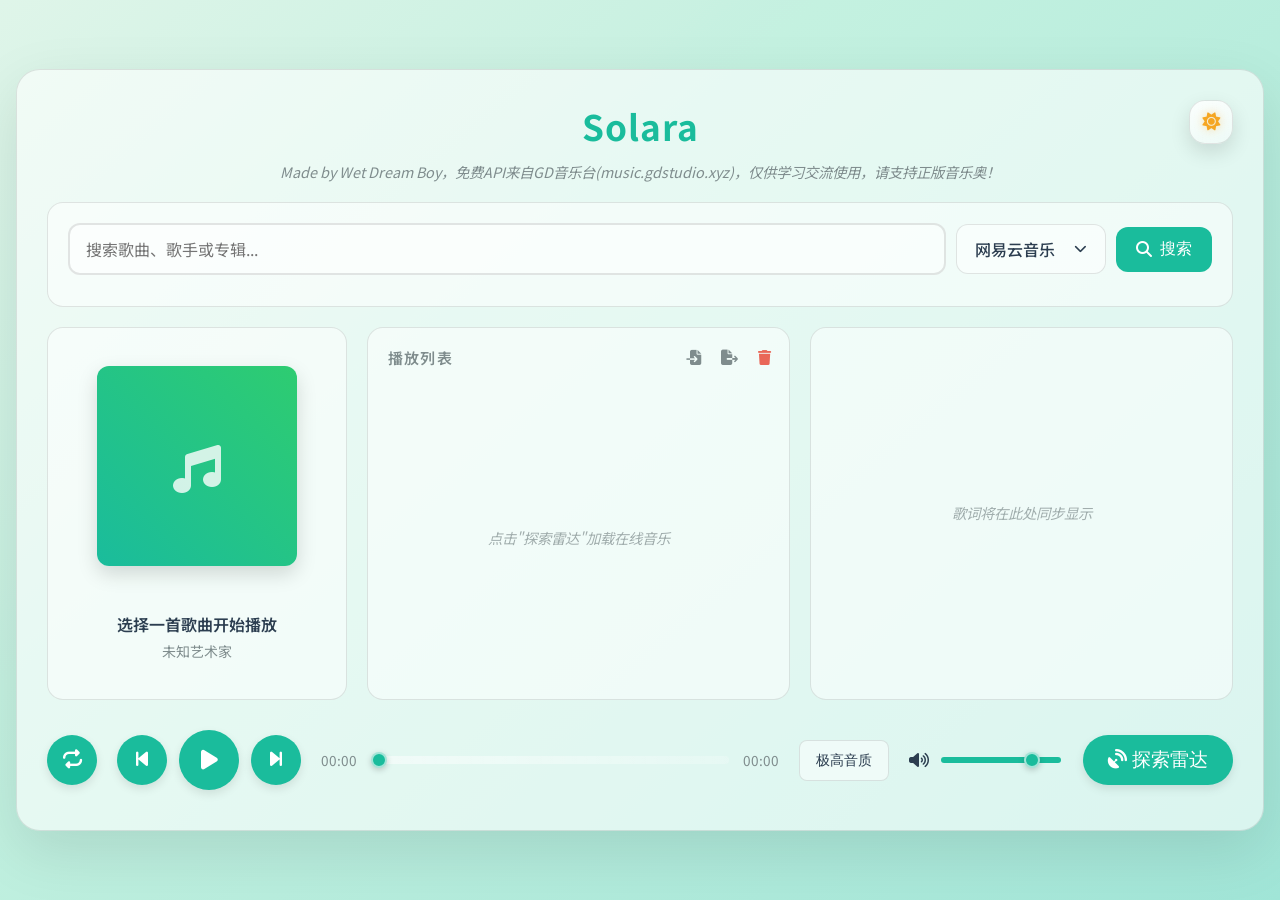
==== index.html @ acb7e1ca "Merge branch 'main' of https://github.com/akudamatata/Solara" ====
<!DOCTYPE html>
<html lang="zh-CN">
<head>
    <meta charset="UTF-8">
    <meta name="viewport" content="width=device-width, initial-scale=1.0, viewport-fit=cover">
    <title>Solara</title>
    <meta name="apple-mobile-web-app-title" content="Solara">
    <link rel="icon" type="image/svg+xml" href="/favicon.svg">
    <link rel="icon" type="image/png" sizes="32x32" href="/favicon.png">
    <link rel="shortcut icon" href="/favicon.png">
    <link rel="mask-icon" href="/favicon.svg" color="#5bbad5">
    <link rel="apple-touch-icon" sizes="180x180" href="/favicon.png">
    <link rel="apple-touch-icon-precomposed" sizes="180x180" href="/favicon.png">
    <link rel="preconnect" href="https://fonts.googleapis.com">
    <link rel="preconnect" href="https://fonts.gstatic.com" crossorigin>
    <link href="https://fonts.googleapis.com/css2?family=Noto+Sans+SC:wght@300;400;500;700&display=swap" rel="stylesheet">
    <link rel="stylesheet" href="https://cdnjs.cloudflare.com/ajax/libs/font-awesome/6.5.2/css/all.min.css">
    <link rel="stylesheet" href="css/style.css">
    <script>
        (function () {
            const ua = navigator.userAgent || "";
            const isMobileUA = /android|iphone|ipad|ipod|mobile|blackberry|phone|opera mini|windows phone/i.test(ua);
            const isSmallScreen = typeof window.matchMedia === "function" && window.matchMedia("(max-width: 820px)").matches;
            const isMobile = isMobileUA || isSmallScreen;
            window.__SOLARA_IS_MOBILE = isMobile;
            if (!isMobile) {
                document.documentElement.classList.add("desktop-view");
                const desktopLink = document.createElement("link");
                desktopLink.rel = "stylesheet";
                desktopLink.href = "css/desktop.css";
                desktopLink.id = "desktopStylesheet";
                document.head.appendChild(desktopLink);
                return;
            }
            document.documentElement.classList.add("mobile-view");
            const link = document.createElement("link");
            link.rel = "stylesheet";
            link.href = "css/mobile.css";
            link.id = "mobileStylesheet";
            document.head.appendChild(link);
            const setViewportUnit = () => {
                const viewportHeight = window.visualViewport ? window.visualViewport.height : window.innerHeight;
                document.documentElement.style.setProperty("--mobile-vh", `${viewportHeight}px`);
            };

            const applyBodyClass = () => {
                if (document.body) {
                    document.body.classList.add("mobile-view");
                    setViewportUnit();
                }
            };
            if (document.readyState === "loading") {
                document.addEventListener("DOMContentLoaded", applyBodyClass, { once: true });
            } else {
                applyBodyClass();
            }

            window.addEventListener("resize", setViewportUnit);
            window.addEventListener("orientationchange", setViewportUnit);
            if (window.visualViewport) {
                window.visualViewport.addEventListener("resize", setViewportUnit);
                window.visualViewport.addEventListener("scroll", setViewportUnit);
            }

            setViewportUnit();
        })();
    </script>
    <style id="safari-ios-26-fix">
        /* --- Safari iOS 26 Fix --- */
        html, body {
            margin: 0;
            padding: 0;
            width: 100%;
            overflow-x: hidden;
            box-sizing: border-box;
        }
        .login-shell {
            position: relative;
            left: 50%;
            transform: translateX(-50%);
            margin-inline: auto;
        }
        body {
            padding-left: max(env(safe-area-inset-left), 16px);
            padding-right: max(env(safe-area-inset-right), 16px);
        }
        @supports (height: 100dvh) {
            :root {
                --mobile-vh: 100dvh;
            }
        }
    </style>
    <script>
        (function fixMobileVH(){
            document.documentElement.style.setProperty("--mobile-vh", window.innerHeight + "px");
            window.addEventListener("resize", fixMobileVH);
            window.addEventListener("orientationchange", fixMobileVH);
        })();
    </script>

</head>
<body>
    <div class="background-stage" id="backgroundStage" aria-hidden="true">
        <div class="background-stage__layer background-stage__layer--base" id="backgroundBaseLayer"></div>
        <div class="background-stage__layer background-stage__layer--transition" id="backgroundTransitionLayer"></div>
    </div>
    <div class="container" id="mainContainer">
        <div class="mobile-toolbar" id="mobileToolbar" role="toolbar">
            <button class="mobile-toolbar__button" id="mobileExploreButton" type="button" aria-label="探索雷达">
                <i class="fas fa-satellite-dish" aria-hidden="true"></i>
            </button>
            <div class="mobile-toolbar__title" id="mobileToolbarTitle">Solara</div>
            <div class="mobile-toolbar__actions">
                <button class="mobile-toolbar__button" id="mobileSearchToggle" type="button" aria-label="打开搜索">
                    <i class="fas fa-search" aria-hidden="true"></i>
                </button>
            </div>
        </div>
        <div class="header">
            <h1>Solara</h1>
            <div class="warning">Made by Wet Dream Boy，免费API来自GD音乐台(music.gdstudio.xyz)，仅供学习交流使用，请支持正版音乐奥！</div>
            <div class="theme-switch-wrapper">
                <button id="themeToggleButton" class="theme-toggle-button" type="button" aria-label="切换深浅色模式">
                    <i class="fas fa-sun theme-icon theme-icon--sun" aria-hidden="true"></i>
                    <i class="fas fa-moon theme-icon theme-icon--moon" aria-hidden="true"></i>
                </button>
            </div>
        </div>

        <div class="search-area" id="searchArea">
            <button type="button" class="mobile-close-btn" id="mobileSearchClose" aria-label="关闭搜索">
                <i class="fas fa-times" aria-hidden="true"></i>
            </button>
            <div class="search-container">
                <input type="text" id="searchInput" class="search-input" placeholder="搜索歌曲、歌手或专辑...">
                <div class="source-select-wrapper" id="sourceSelectWrapper">
                    <button id="sourceSelectButton" class="source-select-btn" type="button" aria-haspopup="listbox" aria-expanded="false">
                        <span id="sourceSelectLabel">网易云音乐</span>
                        <i class="fas fa-chevron-down caret-icon" aria-hidden="true"></i>
                    </button>
                    <div id="sourceMenu" class="source-menu" role="listbox" aria-labelledby="sourceSelectButton"></div>
                </div>
                <button id="searchBtn" class="search-btn">
                    <i class="fas fa-search"></i>
                    <span>搜索</span>
                </button>
            </div>
            <div id="searchResults" class="search-results">
                <div class="search-results-toolbar">
                    <button id="importSelectedBtn" class="import-selected-btn" type="button" disabled>
                        <i class="fas fa-file-import" aria-hidden="true"></i>
                        <span class="import-selected-label">导入已选</span>
                        <span id="importSelectedCount" class="import-selected-count" aria-hidden="true"></span>
                    </button>
                </div>
                <div id="searchResultsList" class="search-results-list"></div>
            </div>
        </div>

        <div class="main-content">
            <div class="cover-area">
                <div class="mobile-turntable" id="mobileTurntable">
                    <div class="mobile-turntable__platter">
                        <div class="album-cover" id="albumCover">
                            <div class="placeholder">
                                <i class="fas fa-music"></i>
                            </div>
                        </div>
                    </div>
                </div>
                <div class="mobile-inline-lyrics" id="mobileInlineLyrics" aria-hidden="true">
                    <div class="mobile-inline-lyrics__hint">
                        <i class="fas fa-arrow-left"></i>
                        轻触返回封面
                    </div>
                    <div class="mobile-inline-lyrics__scroll" id="mobileInlineLyricsScroll">
                        <div class="mobile-inline-lyrics__content" id="mobileInlineLyricsContent"></div>
                    </div>
                </div>
                <div class="current-song-info">
                    <div class="current-song-title" id="currentSongTitle">选择一首歌曲开始播放</div>
                    <div class="current-song-artist" id="currentSongArtist">未知艺术家</div>
                    <button class="mobile-quality-chip" id="mobileQualityToggle" type="button" aria-haspopup="menu" aria-expanded="false">
                        <span id="mobileQualityLabel">极高音质</span>
                        <i class="fas fa-chevron-down" aria-hidden="true"></i>
                    </button>
                </div>
            </div>

            <div class="mobile-panel" id="mobilePanel">
                <div class="mobile-panel-header" id="mobilePanelHeader">
                    <div class="mobile-panel-handle" aria-hidden="true"></div>
                    <div class="mobile-panel-title" id="mobilePanelTitle">播放列表</div>
                    <div class="mobile-panel-actions">
                        <button
                            id="mobileImportPlaylistBtn"
                            class="mobile-panel-action-btn"
                            type="button"
                            aria-label="导入播放列表"
                            title="导入播放列表"
                        >
                            <i class="fas fa-file-import" aria-hidden="true"></i>
                        </button>
                        <button
                            id="mobileExportPlaylistBtn"
                            class="mobile-panel-action-btn"
                            type="button"
                            aria-label="导出播放列表"
                            title="导出播放列表"
                            aria-disabled="true"
                            disabled
                        >
                            <i class="fas fa-file-export" aria-hidden="true"></i>
                        </button>
                        <button
                            id="mobileClearPlaylistBtn"
                            class="mobile-panel-action-btn mobile-panel-clear-btn"
                            type="button"
                            aria-label="清空播放列表"
                            title="清空播放列表"
                            onclick="clearPlaylist()"
                            hidden
                            aria-hidden="true"
                        >
                            <i class="fas fa-trash" aria-hidden="true"></i>
                        </button>
                        <button id="mobilePanelClose" class="mobile-close-btn mobile-panel-action-btn" type="button" aria-label="收起播放面板">
                            <i class="fas fa-chevron-down" aria-hidden="true"></i>
                        </button>
                    </div>
                </div>

                <div class="playlist active empty" id="playlist">
                    <div class="playlist-header">
                        <div class="playlist-label" aria-hidden="true">播放列表</div>
                        <div class="playlist-actions-tray" role="group" aria-label="播放列表操作">
                            <input
                                id="importPlaylistInput"
                                class="playlist-import-input"
                                type="file"
                                accept="application/json"
                                hidden
                            />
                            <button
                                class="playlist-action-btn playlist-action-btn--import"
                                id="importPlaylistBtn"
                                type="button"
                                title="导入播放列表"
                                aria-label="导入播放列表"
                            >
                                <i class="fas fa-file-import" aria-hidden="true"></i>
                            </button>
                            <button
                                class="playlist-action-btn playlist-action-btn--export"
                                id="exportPlaylistBtn"
                                type="button"
                                title="导出播放列表"
                                aria-label="导出播放列表"
                            >
                                <i class="fas fa-file-export" aria-hidden="true"></i>
                            </button>
                            <button
                                class="playlist-action-btn playlist-action-btn--clear clear-playlist-btn"
                                id="clearPlaylistBtn"
                                type="button"
                                onclick="clearPlaylist()"
                                title="清空播放列表"
                                aria-label="清空播放列表"
                            >
                                <i class="fas fa-trash" aria-hidden="true"></i>
                            </button>
                        </div>
                    </div>
                    <div class="playlist-scroll">
                        <div class="playlist-items" id="playlistItems"></div>
                    </div>
                </div>
                <div class="lyrics empty" id="lyrics" data-placeholder="default">
                    <div class="lyrics-scroll" id="lyricsScroll">
                        <div class="lyrics-content" id="lyricsContent"></div>
                    </div>
                </div>
            </div>
        </div>

        <div class="controls">
            <div class="transport-controls">
                <button class="play-mode-btn transport-button transport-button--mode" id="playModeBtn" type="button" title="播放模式">
                    <i class="fas fa-repeat"></i>
                </button>
                <button class="transport-button transport-button--prev" onclick="playPrevious()" type="button" title="上一曲"><i class="fas fa-backward-step"></i></button>
                <button class="transport-button transport-button--play" id="playPauseBtn" type="button" title="播放 / 暂停"><i class="fas fa-play"></i></button>
                <button class="transport-button transport-button--next" onclick="playNext()" type="button" title="下一曲"><i class="fas fa-forward-step"></i></button>
                <button class="transport-button transport-button--queue" id="mobileQueueToggle" type="button" title="打开播放列表" aria-label="打开播放列表"><i class="fas fa-bars"></i></button>
            </div>
            <div class="progress-container">
                <span id="currentTimeDisplay">00:00</span>
                <input type="range" id="progressBar" min="0" max="0" step="0.1" value="0">
                <span id="durationDisplay">00:00</span>
            </div>
            <div class="audio-tools">
                <div class="player-quality">
                    <button id="qualityToggle" class="player-quality-btn" type="button">
                        <span id="qualityLabel">极高音质</span>
                    </button>
                    <div id="playerQualityMenu" class="player-quality-menu"></div>
                </div>
                <div class="volume-container">
                    <i id="volumeIcon" class="fas fa-volume-up"></i>
                    <input type="range" id="volumeSlider" min="0" max="1" step="0.01" value="0.8">
                </div>
            </div>
            <button id="loadOnlineBtn" title="聚合所有雷达，探索新音乐">
                <span class="btn-text"><i class="fas fa-satellite-dish"></i> 探索雷达</span>
                <span class="loader" style="display: none;"></span>
            </button>
        </div>
    </div>

    <div class="mobile-overlay-scrim" id="mobileOverlayScrim"></div>

    <audio id="audioPlayer" preload="metadata" playsinline></audio>

<!-- 通知容器 -->
<div id="notification" class="notification"></div>

<!-- 调试信息容器 -->
<div id="debugInfo" class="debug-info"></div>

<script src="https://code.jquery.com/jquery-3.6.0.min.js"></script>
<script src="js/index.js"></script>
<script>
    if (window.__SOLARA_IS_MOBILE) {
        const mobileScript = document.createElement('script');
        mobileScript.src = 'js/mobile.js';
        mobileScript.async = false;
        mobileScript.defer = false;
        document.body.appendChild(mobileScript);
    }
</script>
</body>
</html>
---- css/style.css ----
:root {
    --font-main: 'Noto Sans SC', 'Segoe UI', Arial, sans-serif;
    --bg-gradient: linear-gradient(140deg, #e0f5e9 0%, #c6f0e0 35%, #a3e4d7 100%);
    --bg-gradient-next: var(--bg-gradient);
    --container-bg: rgba(255, 255, 255, 0.6);
    --container-shadow: rgba(0, 0, 0, 0.1);
    --backdrop-blur: 12px;
    --text-color: #2c3e50;
    --text-secondary-color: #7f8c8d;
    --primary-color: #1abc9c;
    --primary-color-dark: #12836d;
    --warning-color: #e74c3c;
    --success-color: #2ecc71;
    --item-hover-bg: rgba(26, 188, 156, 0.1);
    --item-current-bg: rgba(26, 188, 156, 0.2);
    --item-current-text: var(--primary-color);
    --border-color: rgba(0, 0, 0, 0.1);
    --lyrics-highlight-bg: rgba(46, 204, 113, 0.12);
    --lyrics-highlight-text: #1e9f78;
    --lyrics-highlight-shadow: rgba(46, 204, 113, 0.18);
    --component-bg: rgba(255, 255, 255, 0.5);
    --scrollbar-thumb-bg: rgba(0, 0, 0, 0.2);
    --scrollbar-track-bg: transparent;
}

.dark-mode {
    --bg-gradient: linear-gradient(135deg, #0b1d1b 0%, #0f2f2c 45%, #123c36 100%);
    --container-bg: rgba(30, 30, 30, 0.6);
    --container-shadow: rgba(0, 0, 0, 0.3);
    --text-color: #ecf0f1;
    --text-secondary-color: #95a5a6;
    --primary-color: #1abc9c;
    --primary-color-dark: #17a589;
    --item-hover-bg: rgba(26, 188, 156, 0.1);
    --item-current-bg: rgba(26, 188, 156, 0.2);
    --border-color: rgba(255, 255, 255, 0.15);
    --lyrics-highlight-bg: rgba(26, 188, 156, 0.12);
    --lyrics-highlight-text: #34d1b6;
    --component-bg: rgba(44, 44, 44, 0.5);
    --scrollbar-thumb-bg: rgba(255, 255, 255, 0.2);
}

.dark-mode .quality-menu {
    background: rgba(44, 44, 44, 0.95);
    border: 2px solid var(--primary-color);
}

.dark-mode .quality-option {
    background: rgba(44, 44, 44, 0.8);
    color: #ecf0f1;
    border-bottom: 1px solid rgba(26, 188, 156, 0.25);
}

.dark-mode .player-quality-menu {
    background: rgba(44, 44, 44, 0.95);
    border-color: var(--primary-color);
}

.dark-mode .player-quality-option {
    color: #ecf0f1;
}

.dark-mode .player-quality-option:hover,
.dark-mode .player-quality-option.active {
    color: #ffffff;
}

.dark-mode .source-menu {
    background: rgba(44, 44, 44, 0.95);
    border-color: var(--primary-color);
}

.dark-mode .source-option {
    color: #ecf0f1;
}

.dark-mode .source-option:hover,
.dark-mode .source-option.active {
    color: #ffffff;
}

::-webkit-scrollbar { width: 6px; }
::-webkit-scrollbar-track { background: var(--scrollbar-track-bg); }
::-webkit-scrollbar-thumb { background: var(--scrollbar-thumb-bg); border-radius: 3px; }
::-webkit-scrollbar-thumb:hover { background: var(--primary-color); }

body {
    font-family: var(--font-main);
    display: flex;
    justify-content: center;
    align-items: center;
    min-height: 100dvh;
    margin: 0;
    padding: 20px;
    box-sizing: border-box;
    color: var(--text-color);
    transition: color 0.5s;
    background-color: #0f0f0f;
}

.background-stage {
    position: fixed;
    inset: 0;
    width: 100%;
    max-width: 100vw;
    box-sizing: border-box;
    pointer-events: none;
    z-index: -2;
    overflow: hidden;
}

.background-stage__layer {
    position: absolute;
    inset: 0;
    background-attachment: fixed;
    background-size: cover;
    background-position: center;
    filter: saturate(105%);
}

.background-stage__layer--base {
    background-image: var(--bg-gradient);
}

.background-stage__layer--transition {
    background-image: var(--bg-gradient-next);
    opacity: 0;
    transition: opacity 0.85s ease;
}

body.background-transitioning .background-stage__layer--transition {
    opacity: 1;
}

/* 16:9 容器布局 */
.container {
    width: min(1200px, 100%);
    margin: 0 auto;
    background: var(--container-bg);
    border-radius: 24px;
    padding: 30px;
    box-shadow: 0 20px 60px rgba(0,0,0,0.1);
    border: 1px solid var(--border-color);
    aspect-ratio: 16/9;
    height: 80vh;
    max-height: 700px;
    display: grid;
    grid-template-areas:
        "header header header"
        "search search search"
        "cover playlist lyrics"
        "controls controls controls";
    grid-template-rows: auto auto 1fr 80px;
    grid-template-columns: 300px 1fr 1fr;
    gap: 20px;
    transition: background 0.5s, box-shadow 0.5s;
    overflow: visible;
    position: relative;
}

/* 搜索模式下的容器布局 */
.container.search-mode {
    grid-template-areas: 
        "header header header"
        "search search search"
        "search search search"
        "controls controls controls";
}

.header { 
    grid-area: header;
    text-align: center; 
    position: relative; 
}
.header h1 { 
    margin: 0; 
    font-size: 2.2em; 
    font-weight: 700; 
    color: var(--primary-color); 
    letter-spacing: 1px; 
}
.header .warning { 
    color: var(--text-secondary-color); 
    font-size: 0.9em; 
    margin-top: 10px; 
    font-style: italic; 
}

/* 搜索区域样式 - 增强动效 */
.search-area {
    grid-area: search;
    background: var(--component-bg);
    border-radius: 16px;
    padding: 20px;
    border: 1px solid var(--border-color);
    position: relative;
    transition: all 0.5s cubic-bezier(0.4, 0, 0.2, 1);
    z-index: 10;
    overflow: visible;
    display: flex;
    flex-direction: column;
}

.search-area *,
.search-area *::before,
.search-area *::after {
    box-sizing: border-box;
}

/* 搜索模式下的搜索区域 */
.container.search-mode .search-area {
    background: var(--component-bg);
    backdrop-filter: blur(20px);
    -webkit-backdrop-filter: blur(20px);
    box-shadow: 0 10px 40px rgba(0,0,0,0.2);
    border: 2px solid var(--primary-color);
}

.search-container {
    display: flex;
    gap: 10px;
    align-items: center;
    margin-bottom: 15px;
    flex-shrink: 0;
}

.search-input {
    flex: 1;
    padding: 12px 16px;
    border: 2px solid var(--border-color);
    border-radius: 12px;
    background: var(--component-bg);
    color: var(--text-color);
    font-size: 16px;
    font-family: inherit;
    outline: none;
    transition: all 0.3s ease;
}

.search-input:focus {
    border-color: var(--primary-color);
    box-shadow: 0 0 0 3px rgba(26, 188, 156, 0.12);
}

.source-select-wrapper {
    position: relative;
    flex-shrink: 0;
}

.source-select-btn {
    display: flex;
    align-items: center;
    justify-content: space-between;
    gap: 8px;
    padding: 12px 18px;
    border: 1px solid var(--border-color);
    border-radius: 12px;
    background: var(--component-bg);
    color: var(--text-color);
    font-size: 16px;
    font-family: inherit;
    font-weight: 500;
    cursor: pointer;
    transition: all 0.25s ease;
    min-width: 150px;
    position: relative;
    box-shadow: none;
}

.source-select-btn:hover,
.source-select-btn.active {
    border-color: var(--primary-color);
    color: var(--primary-color);
    box-shadow: 0 10px 24px rgba(26, 188, 156, 0.2);
    background: var(--component-bg);
}

.source-select-btn:focus-visible {
    outline: none;
    box-shadow: 0 0 0 3px rgba(26, 188, 156, 0.18);
}

.source-select-btn .caret-icon {
    font-size: 0.8em;
    transition: transform 0.25s ease;
}

.source-select-btn.active .caret-icon {
    transform: rotate(-180deg);
}

.source-menu {
    position: absolute;
    top: calc(100% + 10px);
    left: 0;
    right: auto;
    bottom: auto;
    background: rgba(255, 255, 255, 0.95);
    border-radius: 12px;
    box-shadow: 0 12px 30px rgba(0,0,0,0.18);
    border: 1px solid var(--border-color);
    box-sizing: border-box;
    min-width: 100%;
    max-height: 320px;
    overflow-y: auto;
    overflow-x: hidden;
    opacity: 0;
    visibility: hidden;
    transform: translateY(-10px);
    transition: opacity 0.18s ease, transform 0.18s ease;
    backdrop-filter: blur(12px);
    -webkit-backdrop-filter: blur(12px);
    z-index: 100000;
    pointer-events: none;
}

.source-menu.show {
    opacity: 1;
    visibility: visible;
    transform: translateY(0);
    pointer-events: auto;
}

.source-menu.open-upwards {
    top: auto;
    bottom: calc(100% + 10px);
    transform-origin: bottom center;
}

.source-menu.open-downwards {
    top: calc(100% + 10px);
    bottom: auto;
    transform-origin: top center;
}

.source-option {
    display: flex;
    align-items: center;
    justify-content: space-between;
    gap: 12px;
    padding: 12px 16px;
    font-size: 0.95em;
    color: var(--text-color);
    cursor: pointer;
    transition: all 0.2s ease;
    background: transparent;
}

.source-option:hover,
.source-option.active {
    background: var(--primary-color);
    color: #ffffff;
}

.source-option i {
    font-size: 0.85em;
    opacity: 0.6;
}

.source-option.active i {
    opacity: 1;
}

.search-btn {
    background: var(--primary-color);
    color: white;
    border: none;
    border-radius: 12px;
    padding: 12px 20px;
    cursor: pointer;
    font-size: 16px;
    transition: all 0.2s ease;
    display: flex;
    align-items: center;
    gap: 8px;
}

.search-btn:hover {
    background: var(--primary-color-dark);
    transform: translateY(-1px);
}

.search-btn:disabled {
    background: var(--text-secondary-color);
    cursor: not-allowed;
    transform: none;
}

/* 搜索结果区域 - 增强动效 */
.search-results {
    max-height: 0;
    overflow: hidden;
    border-top: 1px solid var(--border-color);
    margin-top: 15px;
    margin-left: -20px;
    margin-right: -20px;
    margin-bottom: -20px;
    padding-top: 0;
    padding-left: 20px;
    padding-right: 20px;
    position: relative;
    z-index: 1;
    transition: all 0.5s cubic-bezier(0.4, 0, 0.2, 1);
    opacity: 0;
    border-radius: 0 0 14px 14px;
    flex: 1;
    min-height: 0;
    display: flex;
    flex-direction: column;
    gap: 12px;
}

.search-results-toolbar {
    display: flex;
    justify-content: flex-end;
    align-items: center;
    gap: 8px;
    padding-top: 12px;
    padding-bottom: 12px;
    position: sticky;
    top: 0;
    z-index: 2;
    background: none;
}

.search-results-list {
    display: flex;
    flex-direction: column;
    flex: 1;
    min-height: 0;
}

/* 搜索模式下的搜索结果 */
.container.search-mode .search-results {
    max-height: none;
    height: 100%;
    padding-top: 15px;
    padding-bottom: 20px;
    opacity: 1;
    overflow-y: auto;
    overflow-x: hidden;
}

.search-result-item {
    display: flex;
    justify-content: space-between;
    align-items: center;
    padding: 12px 16px;
    border-radius: 12px;
    cursor: pointer;
    transition: all 0.3s ease;
    margin-bottom: 8px;
    background: rgba(255, 255, 255, 0.3);
    backdrop-filter: blur(10px);
    -webkit-backdrop-filter: blur(10px);
    border: 1px solid rgba(255, 255, 255, 0.2);
    transform: translateY(20px);
    opacity: 0;
    animation: slideInUp 0.4s ease forwards;
    gap: 14px;
}

.search-result-item:nth-child(1) { animation-delay: 0.1s; }
.search-result-item:nth-child(2) { animation-delay: 0.15s; }
.search-result-item:nth-child(3) { animation-delay: 0.2s; }
.search-result-item:nth-child(4) { animation-delay: 0.25s; }
.search-result-item:nth-child(5) { animation-delay: 0.3s; }

@keyframes slideInUp {
    to {
        transform: translateY(0);
        opacity: 1;
    }
}

.search-result-item:hover:not(.selected) {
    background: var(--item-hover-bg);
    transform: translateY(-2px);
    box-shadow: 0 8px 25px rgba(0,0,0,0.15);
}

.search-result-item.selected {
    background: var(--item-current-bg);
    border-color: var(--primary-color);
    box-shadow: 0 12px 28px rgba(26, 188, 156, 0.25);
    transform: translateY(0);
}

.search-result-item.selected .search-result-title {
    color: var(--primary-color);
}

.search-result-item.selected .search-result-select {
    border-color: var(--primary-color);
    background: var(--primary-color);
    color: #ffffff;
    box-shadow: 0 6px 16px rgba(26, 188, 156, 0.35);
}

.search-result-item.selected .search-result-select i {
    opacity: 1;
    transform: scale(1);
}

.search-result-select {
    width: 26px;
    height: 26px;
    border-radius: 50%;
    border: 1px solid rgba(255, 255, 255, 0.4);
    background: rgba(255, 255, 255, 0.65);
    color: transparent;
    display: inline-flex;
    align-items: center;
    justify-content: center;
    flex-shrink: 0;
    transition: all 0.2s ease;
    cursor: pointer;
    box-shadow: 0 4px 12px rgba(0, 0, 0, 0.08);
}

.search-result-select i {
    opacity: 0;
    transform: scale(0.6);
    transition: all 0.2s ease;
    pointer-events: none;
}

.search-result-select:focus-visible {
    outline: none;
    box-shadow: 0 0 0 3px rgba(26, 188, 156, 0.35);
}

.search-result-item .search-result-select:hover {
    border-color: var(--primary-color);
}

.search-result-info {
    flex: 1;
    min-width: 0;
}

.search-result-title {
    font-weight: 600;
    color: var(--text-color);
    white-space: nowrap;
    overflow: hidden;
    text-overflow: ellipsis;
    font-size: 15px;
    margin-bottom: 4px;
}

.search-result-artist {
    font-size: 13px;
    color: var(--text-secondary-color);
    white-space: nowrap;
    overflow: hidden;
    text-overflow: ellipsis;
}

.search-result-actions {
    display: flex;
    gap: 8px;
    margin-left: 15px;
}

.import-selected-btn {
    display: inline-flex;
    align-items: center;
    gap: 6px;
    border: none;
    border-radius: 999px;
    padding: 8px 16px;
    background: var(--primary-color);
    color: #ffffff;
    font-size: 14px;
    font-weight: 600;
    cursor: pointer;
    transition: transform 0.2s ease, box-shadow 0.2s ease, filter 0.2s ease;
    box-shadow: 0 10px 24px rgba(26, 188, 156, 0.25);
}

.import-selected-btn:disabled {
    cursor: not-allowed;
    background: rgba(127, 140, 141, 0.5);
    box-shadow: none;
    filter: none;
}

.import-selected-btn:not(:disabled):hover,
.import-selected-btn:not(:disabled):focus-visible {
    transform: translateY(-1px);
    box-shadow: 0 14px 30px rgba(26, 188, 156, 0.32);
    filter: brightness(1.05);
}

.import-selected-btn:focus-visible {
    outline: none;
}

.import-selected-count {
    font-weight: 500;
}

.action-btn {
    background: var(--primary-color);
    color: white;
    border: none;
    border-radius: 8px;
    padding: 6px 12px;
    cursor: pointer;
    font-size: 12px;
    transition: all 0.2s ease;
    display: flex;
    align-items: center;
    gap: 6px;
    position: relative;
    z-index: 10000;
    font-weight: 500;
}

.action-btn:hover {
    background: var(--primary-color-dark);
    transform: translateY(-1px);
    box-shadow: 0 4px 12px rgba(26, 188, 156, 0.3);
}

.action-btn.download {
    background: var(--success-color);
    padding: 4px 8px;
    font-size: 10px;
}

.action-btn.download:hover {
    background: #27ae60;
    box-shadow: 0 4px 12px rgba(46, 204, 113, 0.3);
}

/* 主要内容区域 - 播放模式显示，搜索模式隐藏 */
.main-content {
    display: contents;
    transition: all 0.5s cubic-bezier(0.4, 0, 0.2, 1);
}

.container.search-mode .main-content {
    display: none;
}

/* 音乐封面区域 */
.cover-area {
    grid-area: cover;
    background: var(--component-bg);
    border-radius: 16px;
    padding: 20px;
    border: 1px solid var(--border-color);
    display: flex;
    flex-direction: column;
    align-items: center;
    justify-content: center;
    gap: 16px;
    text-align: center;
    box-sizing: border-box;
    height: 100%;
    overflow-y: auto;
    transition: all 0.5s cubic-bezier(0.4, 0, 0.2, 1);
}

.album-cover {
    width: 200px;
    height: auto;
    min-height: 200px;
    flex-grow: 0;
    flex-shrink: 0;
    border-radius: 12px;
    background: linear-gradient(45deg, var(--primary-color), var(--success-color));
    display: flex;
    align-items: center;
    justify-content: center;
    margin-bottom: 15px;
    box-shadow: 0 8px 20px rgba(0,0,0,0.15);
    transition: all 0.3s ease;
    overflow: hidden;
}

.album-cover img {
    width: 100%;
    height: 100%;
    object-fit: cover;
    border-radius: 12px;
}

.album-cover.loading {
    animation: pulse 2s infinite;
}

@keyframes pulse {
    0%, 100% { opacity: 1; }
    50% { opacity: 0.7; }
}

.album-cover .placeholder {
    font-size: 48px;
    color: white;
    opacity: 0.8;
}

.current-song-info {
    width: 100%;
}

.current-song-title {
    font-size: 16px;
    font-weight: 600;
    color: var(--text-color);
    margin-bottom: 5px;
    white-space: nowrap;
    overflow: hidden;
    text-overflow: ellipsis;
}

.current-song-artist {
    font-size: 14px;
    color: var(--text-secondary-color);
    white-space: nowrap;
    overflow: hidden;
    text-overflow: ellipsis;
}

/* 播放列表和歌词区域 */
.playlist, .lyrics {
    background: var(--component-bg);
    border-radius: 16px;
    padding: 20px;
    border: 1px solid var(--border-color);
    height: 100%;
    min-width: 0;
    max-width: 100%;
    max-height: 100%;
    box-sizing: border-box;
    transition: all 0.5s cubic-bezier(0.4, 0, 0.2, 1);
    position: relative;
    display: flex;
    flex-direction: column;
    overflow: hidden;
}

.playlist {
    grid-area: playlist;
    background: var(--component-bg);
    border-radius: 16px;
    padding: 72px 20px 24px;
    border: 1px solid var(--border-color);
    display: flex;
    flex-direction: column;
    align-items: center;
    justify-content: center;
    position: relative;
    height: 100%;
    box-sizing: border-box;
}


.playlist-header {
    position: absolute;
    top: 16px;
    left: 20px;
    right: 12px;
    display: flex;
    align-items: center;
    justify-content: space-between;
    gap: 16px;
    pointer-events: none;
    z-index: 5;
}

.playlist-label {
    display: flex;
    align-items: center;
    justify-content: flex-start;
    color: var(--text-secondary-color);
    font-size: 15px;
    font-weight: 600;
    letter-spacing: 0.08em;
    line-height: 1.2;
    pointer-events: none;
    text-transform: none;
    white-space: nowrap;
}

html.desktop-view body.dark-mode .playlist-label {
    color: var(--text-color);
}

html.mobile-view .playlist-label {
    display: none;
}

.playlist-actions-tray {
    pointer-events: auto;
    display: flex;
    align-items: center;
    justify-content: flex-end;
    gap: 8px;
    padding: 0;
    background: transparent;
    border: none;
    box-shadow: none;
}

body.dark-mode .playlist-actions-tray {
    background: transparent;
    border: none;
    box-shadow: none;
}

.playlist-action-btn {
    width: 40px;
    height: 40px;
    display: inline-flex;
    align-items: center;
    justify-content: center;
    border-radius: 50%;
    border: 1px solid rgba(15, 23, 42, 0.08);
    background: rgba(255, 255, 255, 0.75);
    color: var(--text-secondary-color);
    font-size: 15px;
    cursor: pointer;
    transition: transform 0.2s ease, box-shadow 0.2s ease, filter 0.2s ease, border-color 0.2s ease;
    box-shadow: 0 8px 18px rgba(15, 23, 42, 0.12);
}

body.dark-mode .playlist-action-btn {
    background: rgba(24, 30, 40, 0.85);
    border: 1px solid rgba(255, 255, 255, 0.08);
    box-shadow: 0 12px 26px rgba(0, 0, 0, 0.35);
    color: var(--text-secondary-color);
}

.playlist-action-btn i {
    pointer-events: none;
}

.playlist-action-btn:hover:not(:disabled),
.playlist-action-btn:focus-visible:not(:disabled) {
    transform: translateY(-2px);
    box-shadow: 0 14px 30px rgba(26, 188, 156, 0.25);
    filter: brightness(1.06);
    border-color: rgba(26, 188, 156, 0.4);
    color: var(--primary-color);
}

.playlist-action-btn:focus-visible {
    outline: none;
}

.playlist-action-btn--export:hover:not(:disabled),
.playlist-action-btn--export:focus-visible:not(:disabled) {
    color: var(--primary-color-dark);
}

.playlist-action-btn--clear {
    color: rgba(231, 76, 60, 0.85);
    border-color: rgba(231, 76, 60, 0.28);
}

.playlist-action-btn--clear:hover:not(:disabled),
.playlist-action-btn--clear:focus-visible:not(:disabled) {
    filter: brightness(1.05);
    box-shadow: 0 16px 32px rgba(231, 76, 60, 0.28);
    color: var(--warning-color);
}

.playlist-action-btn:disabled {
    opacity: 0.5;
    cursor: not-allowed;
    transform: none;
    box-shadow: none;
    filter: none;
}

.playlist-action-btn:disabled:hover {
    background: transparent;
}

.playlist-import-input {
    display: none;
}

html.mobile-view .playlist-header {
    display: none;
}

/* 当播放列表有内容时，调整布局 */
.playlist:not(.empty) {
    align-items: stretch;
    justify-content: flex-start;
}

/* 播放列表空状态的提示文本 */
.playlist.empty::before {
    content: "点击\"探索雷达\"加载在线音乐";
    color: var(--text-secondary-color);
    font-style: italic;
    opacity: 0.7;
    font-size: 0.9em;
}

.playlist-scroll {
    flex: 1;
    width: 100%;
    overflow-y: auto;
    padding-right: 8px;
    margin-right: -8px;
    overscroll-behavior: contain;
}

.playlist.empty .playlist-scroll {
    display: none;
}

.playlist-items {
    width: 100%;
}

.playlist-items .playlist-item {
    padding: 10px 12px;
    border-radius: 8px;
    transition: all 0.2s ease-in-out;
    cursor: pointer;
    white-space: nowrap;
    overflow: hidden;
    text-overflow: ellipsis;
    position: relative;
    font-size: 14px;
    margin-bottom: 2px;
}
.playlist-items .playlist-item:hover {
    background-color: var(--item-hover-bg);
    color: var(--item-current-text);
    transform: translateX(5px);
}
.playlist-items .playlist-item.current {
    color: var(--item-current-text);
    font-weight: 500;
    background-color: var(--item-current-bg);
}

/* 播放列表项下载按钮 - 修复大小和显示问题 */
.playlist-item-download {
    position: absolute;
    right: 35px; /* Adjusted position */
    top: 50%;
    transform: translateY(-50%);
    background: var(--success-color);
    color: white;
    border: none;
    border-radius: 4px;
    padding: 4px;
    font-size: 10px;
    cursor: pointer;
    opacity: 0;
    transition: all 0.2s ease;
    z-index: 1000;
    width: 20px;
    height: 20px;
    display: flex;
    align-items: center;
    justify-content: center;
}

.playlist-items .playlist-item:hover .playlist-item-download {
    opacity: 1;
}

.playlist-item-download:hover {
    background: var(--success-color-hover);
    transform: translateY(-50%) scale(1.05);
}

/* 播放列表项删除按钮 */
.playlist-item-remove {
    position: absolute;
    right: 8px; /* Adjusted position */
    top: 50%;
    transform: translateY(-50%);
    background: rgba(255, 59, 48, 0.8);
    color: white;
    border: none;
    border-radius: 4px;
    padding: 4px;
    font-size: 10px;
    cursor: pointer;
    opacity: 0;
    transition: all 0.2s ease;
    z-index: 1000;
    width: 20px;
    height: 20px;
    display: flex;
    align-items: center;
    justify-content: center;
}

.playlist-items .playlist-item:hover .playlist-item-remove {
    opacity: 1;
}

.playlist-item-remove:hover {
    background: rgba(255, 59, 48, 1);
    transform: translateY(-50%) scale(1.05);
}
/* 动态质量菜单样式 */
.dynamic-quality-menu {
    background: var(--component-bg);
    border: 1px solid var(--border-color);
    border-radius: 8px;
    box-shadow: 0 4px 12px rgba(0,0,0,0.15);
    padding: 8px 0;
    min-width: 150px;
    animation: fadeIn 0.2s ease;
}

.dynamic-quality-menu .quality-option {
    padding: 8px 16px;
    cursor: pointer;
    transition: background-color 0.2s ease;
    font-size: 14px;
    color: var(--text-color);
}

.dynamic-quality-menu .quality-option:hover {
    background: var(--primary-color);
    color: white;
}

@keyframes fadeIn {
    from { opacity: 0; transform: translateY(-5px); }
    to { opacity: 1; transform: translateY(0); }
}

.lyrics {
    grid-area: lyrics;
    text-align: center;
    font-size: 1em;
    line-height: 2;
    word-wrap: break-word;
    overflow-wrap: break-word;
    max-width: 100%;
    display: flex;
    flex-direction: column;
    align-items: stretch;
    justify-content: center;
}

.lyrics-scroll {
    flex: 1;
    width: 100%;
    overflow-y: auto;
    overflow-x: hidden;
    display: flex;
    flex-direction: column;
    align-items: center;
    justify-content: center;
    padding-right: 8px;
    margin-right: -8px;
    overscroll-behavior: contain;
}

/* 当歌词容器有内容时的样式 */
.lyrics:not(.empty) .lyrics-scroll {
    align-items: flex-start;
    justify-content: flex-start;
}

.lyrics-content {
    width: 100%;
}

.lyrics-content > div {
    white-space: pre-wrap;
    padding: 5px;
    margin-bottom: 5px;
    word-wrap: break-word;
    overflow-wrap: break-word;
    max-width: 100%;
}

/* 当歌词容器只有默认文本时的样式 */
.lyrics.empty[data-placeholder="default"] .lyrics-content {
    display: none;
}

.lyrics.empty[data-placeholder="default"] .lyrics-scroll::before {
    content: "歌词将在此处同步显示";
    color: var(--text-secondary-color);
    font-style: italic;
    opacity: 0.7;
    font-size: 0.9em;
}

.lyrics.empty[data-placeholder="message"] .lyrics-scroll::before {
    content: none;
}
.lyrics .current { 
    color: var(--lyrics-highlight-text); 
    font-weight: 700; 
    background-color: var(--lyrics-highlight-bg); 
    transform: scale(1.05); 
    box-shadow: 0 4px 15px var(--lyrics-highlight-shadow); 
}

/* 控制区域 */
.controls {
    grid-area: controls;
    display: flex;
    justify-content: center;
    align-items: center;
    gap: 20px;
    flex-wrap: wrap;
    transition: all 0.5s cubic-bezier(0.4, 0, 0.2, 1);
}
.controls button {
    background: var(--primary-color);
    color: white;
    border: none;
    border-radius: 50%;
    cursor: pointer;
    font-size: 1.2em; 
    width: 50px; 
    height: 50px; 
    display: flex; 
    justify-content: center; 
    align-items: center; 
    transition: all 0.2s ease; 
    box-shadow: 0 4px 10px rgba(0,0,0,0.1); 
}
.controls button:hover { 
    background: var(--primary-color-dark); 
    transform: translateY(-2px); 
    box-shadow: 0 6px 15px rgba(0,0,0,0.15); 
}
.controls button:active { 
    transform: translateY(0); 
    box-shadow: 0 2px 5px rgba(0,0,0,0.1); 
}
.controls button#loadOnlineBtn { 
    width: auto; 
    border-radius: 25px; 
    padding: 0 25px; 
    gap: 10px; 
}
.controls button:disabled { 
    background: var(--text-secondary-color); 
    cursor: not-allowed; 
    transform: none; 
    box-shadow: none; 
}
.transport-controls {
    display: flex;
    align-items: center;
    gap: 12px;
}

html:not(.mobile-view) #playModeBtn {
    margin-right: 8px;
}

#mobileQueueToggle {
    display: none;
}

#playPauseBtn {
    width: 60px;
    height: 60px;
    font-size: 1.4em;
}

.progress-container {
    display: flex;
    align-items: center;
    gap: 12px;
    flex: 1 1 320px;
    min-width: 260px;
}

.progress-container span {
    font-variant-numeric: tabular-nums;
    font-size: 0.85em;
    color: var(--text-secondary-color);
}

.progress-container input[type="range"] {
    flex: 1;
    height: 8px;
    border-radius: 999px;
    background: linear-gradient(to right, var(--primary-color) 0%, var(--primary-color) var(--progress, 0%), rgba(255, 255, 255, 0.5) var(--progress, 0%), rgba(255, 255, 255, 0.2) 100%);
    cursor: pointer;
    transition: background 0.2s ease;
}

.audio-tools {
    display: flex;
    align-items: center;
    gap: 20px;
    flex-wrap: wrap;
}

.volume-container {
    display: flex;
    align-items: center;
    gap: 10px;
    min-width: 140px;
}

.volume-container input[type="range"] {
    width: 120px;
    height: 6px;
    border-radius: 999px;
    background: linear-gradient(to right, var(--primary-color) 0%, var(--primary-color) var(--volume-progress, 100%), rgba(255, 255, 255, 0.2) var(--volume-progress, 100%), rgba(255, 255, 255, 0.1) 100%);
    cursor: pointer;
}

input[type="range"] {
    -webkit-appearance: none;
    appearance: none;
    background: transparent;
}

input[type="range"]::-webkit-slider-thumb {
    -webkit-appearance: none;
    appearance: none;
    width: 16px;
    height: 16px;
    border-radius: 50%;
    background: var(--primary-color);
    border: 2px solid rgba(255, 255, 255, 0.6);
    box-shadow: 0 2px 6px rgba(0, 0, 0, 0.2);
    transition: transform 0.2s ease;
}

input[type="range"]::-moz-range-thumb {
    width: 16px;
    height: 16px;
    border-radius: 50%;
    background: var(--primary-color);
    border: 2px solid rgba(255, 255, 255, 0.6);
    box-shadow: 0 2px 6px rgba(0, 0, 0, 0.2);
    transition: transform 0.2s ease;
}

input[type="range"]:active::-webkit-slider-thumb,
input[type="range"]:active::-moz-range-thumb {
    transform: scale(1.1);
}

.player-quality {
    position: relative;
}

.controls .player-quality-btn {
    display: flex;
    align-items: center;
    justify-content: center;
    gap: 0;
    padding: 10px 16px;
    border-radius: 8px;
    border: 1px solid var(--border-color);
    background: var(--component-bg);
    color: var(--text-color);
    font-size: 0.9em;
    font-weight: 500;
    cursor: pointer;
    transition: all 0.2s ease;
    width: auto;
    height: auto;
    box-shadow: none;
}

.controls .player-quality-btn:hover,
.controls .player-quality-btn.active {
    border-color: var(--primary-color);
    color: var(--primary-color);
    box-shadow: 0 6px 16px rgba(26, 188, 156, 0.25);
    background: var(--component-bg);
}

.player-quality-menu {
    position: absolute;
    top: calc(100% + 10px);
    right: 0;
    background: rgba(255, 255, 255, 0.95);
    border-radius: 12px;
    box-shadow: 0 12px 30px rgba(0,0,0,0.2);
    border: 1px solid var(--border-color);
    min-width: 180px;
    overflow: hidden;
    opacity: 0;
    visibility: hidden;
    transform: translateY(-10px);
    transition: all 0.2s ease;
    backdrop-filter: blur(12px);
    -webkit-backdrop-filter: blur(12px);
    z-index: 100000;
    pointer-events: none;
}

.player-quality-menu.show {
    opacity: 1;
    visibility: visible;
    transform: translateY(0);
    pointer-events: auto;
}

.player-quality-menu.floating {
    position: fixed;
    right: auto;
    left: 0;
    top: 0;
    will-change: opacity, transform;
}

.player-quality-menu.floating:not(.show) {
    opacity: 0;
    visibility: hidden;
}

.player-quality-menu.open-upwards {
    transform-origin: bottom center;
}

.player-quality-menu.open-downwards {
    transform-origin: top center;
}

.player-quality-option {
    display: flex;
    justify-content: space-between;
    align-items: center;
    padding: 10px 14px;
    font-size: 0.9em;
    color: var(--text-color);
    cursor: pointer;
    transition: all 0.2s ease;
}

.player-quality-option:hover,
.player-quality-option.active {
    background: var(--primary-color);
    color: white;
}

.player-quality-option small {
    opacity: 0.7;
}

#audioPlayer {
    position: absolute;
    width: 0;
    height: 0;
    opacity: 0;
    pointer-events: none;
}

/* 播放模式控制按钮 */
.play-mode-controls {
    display: flex;
    gap: 10px;
    align-items: center;
}

.play-mode-btn {
    background: var(--primary-color);
    color: white;
    border: none;
    border-radius: 50%;
    cursor: pointer;
    font-size: 1.2em;
    width: 50px;
    height: 50px;
    display: flex;
    justify-content: center;
    align-items: center;
    transition: all 0.2s ease;
    box-shadow: 0 4px 10px rgba(0,0,0,0.1);
}

.play-mode-btn:hover {
    background: var(--primary-color);
    color: white;
    transform: translateY(-1px);
}

.play-mode-btn.active {
    background: var(--primary-color);
    color: white;
}

/* 下载质量选择菜单 - 修复层级和显示问题 */
.quality-menu {
    position: absolute;
    top: 100%;
    right: 0;
    background: rgba(255, 255, 255, 0.95);
    border: 2px solid var(--primary-color);
    border-radius: 8px;
    box-shadow: 0 8px 20px rgba(0,0,0,0.25);
    z-index: 999999;
    min-width: 120px;
    opacity: 0;
    visibility: hidden;
    transform: translateY(-10px);
    transition: all 0.2s ease;
    backdrop-filter: blur(10px);
    -webkit-backdrop-filter: blur(10px);
    pointer-events: none;
}

/* 确保搜索结果项在质量菜单显示时不会遮挡 */
.search-result-item {
    position: relative;
    z-index: 1;
}

.search-result-item:has(.quality-menu.show) {
    z-index: 1000000;
}

/* 为不支持 :has() 的浏览器提供备用方案 */
.search-result-item.menu-active {
    z-index: 1000000;
}

.quality-menu.show {
    opacity: 1;
    visibility: visible;
    transform: translateY(0);
    pointer-events: auto;
}

.quality-option {
    padding: 6px 10px;
    cursor: pointer;
    transition: all 0.2s ease;
    font-size: 10px;
    font-weight: 500;
    color: var(--text-color);
    background: rgba(255, 255, 255, 0.8);
    border-bottom: 1px solid rgba(26, 188, 156, 0.18);
}

.quality-option:hover {
    background: var(--primary-color);
    color: white;
    transform: translateX(2px);
}

.quality-option:first-child {
    border-radius: 6px 6px 0 0;
}

.quality-option:last-child {
    border-radius: 0 0 6px 6px;
    border-bottom: none;
}

/* 加载更多按钮 - 增强样式 */
.load-more-btn {
    width: 100%;
    background: var(--component-bg);
    color: var(--primary-color);
    border: 2px solid var(--primary-color);
    border-radius: 12px;
    padding: 15px;
    cursor: pointer;
    font-size: 14px;
    font-weight: 500;
    transition: all 0.3s ease;
    margin-top: 15px;
    display: flex;
    align-items: center;
    justify-content: center;
    gap: 8px;
    position: relative;
    backdrop-filter: blur(10px);
    -webkit-backdrop-filter: blur(10px);
}

.load-more-btn:hover {
    background: var(--primary-color);
    color: white;
    transform: translateY(-2px);
    box-shadow: 0 6px 20px rgba(26, 188, 156, 0.35);
}

.load-more-btn:disabled {
    background: var(--text-secondary-color);
    border-color: var(--text-secondary-color);
    color: white;
    cursor: not-allowed;
    transform: none;
    box-shadow: none;
}

/* 调试信息样式 */
.debug-info {
    position: fixed;
    top: 10px;
    left: 10px;
    background: rgba(0, 0, 0, 0.8);
    color: white;
    padding: 10px;
    border-radius: 5px;
    font-size: 12px;
    z-index: 10000;
    max-width: 300px;
    display: none;
}

.debug-info.show {
    display: block;
}

.loader { 
    width: 20px; 
    height: 20px; 
    border: 3px solid var(--primary-color); 
    border-bottom-color: transparent; 
    border-radius: 50%; 
    display: inline-block; 
    box-sizing: border-box; 
    animation: rotation 1s linear infinite; 
}
@keyframes rotation { 
    0% { transform: rotate(0deg); } 
    100% { transform: rotate(360deg); } 
}

.theme-switch-wrapper {
    position: absolute;
    top: 0px;
    right: 0px;
    display: flex;
    justify-content: flex-end;
}

.theme-toggle-button {
    width: 44px;
    height: 44px;
    border-radius: 16px;
    border: 1px solid var(--border-color);
    background: linear-gradient(160deg, rgba(255, 255, 255, 0.85), rgba(255, 255, 255, 0.4));
    backdrop-filter: blur(12px);
    -webkit-backdrop-filter: blur(12px);
    box-shadow: 0 8px 20px rgba(0, 0, 0, 0.12);
    display: flex;
    align-items: center;
    justify-content: center;
    cursor: pointer;
    transition: transform 0.3s ease, box-shadow 0.3s ease, border-color 0.3s ease, background 0.3s ease;
    position: relative;
    overflow: hidden;
    color: var(--primary-color);
}

.theme-toggle-button:focus-visible {
    outline: none;
    box-shadow: 0 0 0 4px rgba(26, 188, 156, 0.25);
}

.theme-toggle-button:hover {
    transform: translateY(-2px);
    box-shadow: 0 12px 26px rgba(0, 0, 0, 0.16);
}

.theme-toggle-button.is-dark {
    background: linear-gradient(160deg, rgba(36, 42, 54, 0.9), rgba(24, 30, 42, 0.7));
    border-color: rgba(26, 188, 156, 0.45);
}

.theme-toggle-button .theme-icon {
    position: absolute;
    font-size: 18px;
    transition: opacity 0.35s ease, transform 0.45s ease;
    opacity: 0;
    transform: scale(0.6) rotate(-20deg);
}

.theme-toggle-button .theme-icon--sun {
    color: #f5a623;
    text-shadow: 0 0 10px rgba(245, 166, 35, 0.4);
}

.theme-toggle-button .theme-icon--moon {
    color: #a29bfe;
    text-shadow: 0 0 10px rgba(162, 155, 254, 0.4);
    transform: scale(0.6) rotate(20deg);
}

.theme-toggle-button:not(.is-dark) .theme-icon--sun {
    opacity: 1;
    transform: scale(1) rotate(0deg);
}

.theme-toggle-button.is-dark .theme-icon--moon {
    opacity: 1;
    transform: scale(1) rotate(0deg);
}

/* 通知样式 */
.notification {
    position: fixed;
    top: 20px;
    right: 20px;
    background: var(--success-color);
    color: white;
    padding: 12px 20px;
    border-radius: 8px;
    box-shadow: 0 4px 12px rgba(0,0,0,0.15);
    z-index: 1000;
    transform: translateX(400px);
    transition: transform 0.3s ease;
}

.notification.show {
    transform: translateX(0);
}

.notification.error {
    background: var(--warning-color);
}

.notification.warning {
    background: #f39c12;
}

/* 视图切换按钮 - 桌面端隐藏 */
.view-toggle {
    display: none;
}

.mobile-panel {
    display: contents;
}

.mobile-turntable {
    width: 100%;
    display: flex;
    align-items: center;
    justify-content: center;
    position: relative;
    margin-bottom: 15px;
}

.mobile-turntable__platter {
    position: relative;
    display: flex;
    align-items: center;
    justify-content: center;
    width: 100%;
    max-width: 220px;
}
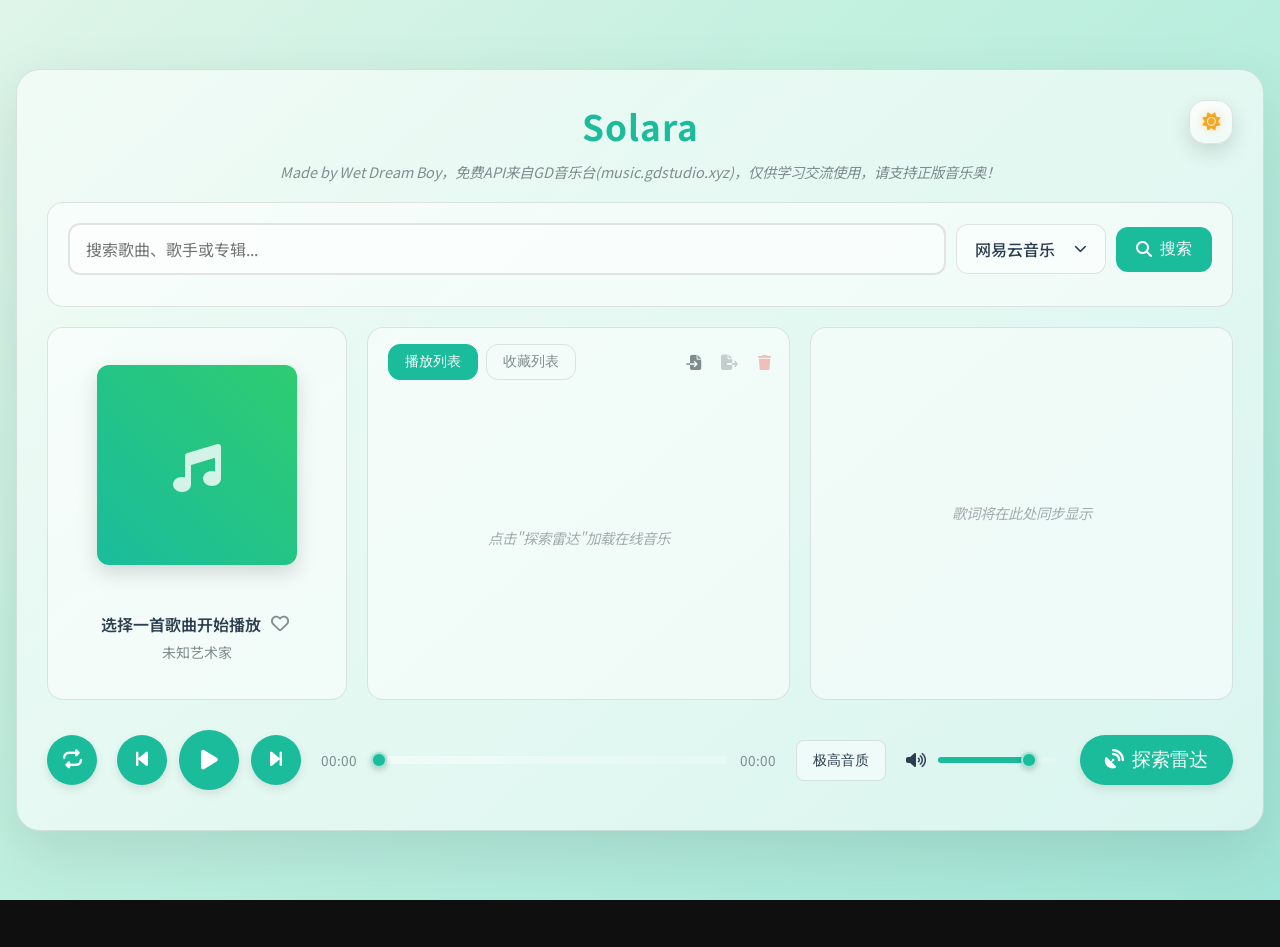
==== commit ff7a25f9: "Merge branch 'main' of https://github.com/akudamatata/Solara" ====
--- a/index.html
+++ b/index.html
@@ -147,11 +147,29 @@
             </div>
             <div id="searchResults" class="search-results">
                 <div class="search-results-toolbar">
-                    <button id="importSelectedBtn" class="import-selected-btn" type="button" disabled>
-                        <i class="fas fa-file-import" aria-hidden="true"></i>
-                        <span class="import-selected-label">导入已选</span>
-                        <span id="importSelectedCount" class="import-selected-count" aria-hidden="true"></span>
-                    </button>
+                    <div class="import-dropdown">
+                        <button
+                            id="importSelectedBtn"
+                            class="import-selected-btn"
+                            type="button"
+                            disabled
+                            aria-haspopup="menu"
+                            aria-expanded="false"
+                        >
+                            <i class="fas fa-file-import" aria-hidden="true"></i>
+                            <span class="import-selected-label">导入已选</span>
+                            <span id="importSelectedCount" class="import-selected-count" aria-hidden="true"></span>
+                            <i class="fas fa-caret-down import-dropdown-caret" aria-hidden="true"></i>
+                        </button>
+                        <div class="import-dropdown-menu" id="importSelectedMenu" role="menu" hidden>
+                            <button id="importToPlaylist" class="import-dropdown-item" type="button" role="menuitem">
+                                导入到播放列表
+                            </button>
+                            <button id="importToFavorites" class="import-dropdown-item" type="button" role="menuitem">
+                                导入到收藏列表
+                            </button>
+                        </div>
+                    </div>
                 </div>
                 <div id="searchResultsList" class="search-results-list"></div>
             </div>
@@ -178,7 +196,18 @@
                     </div>
                 </div>
                 <div class="current-song-info">
-                    <div class="current-song-title" id="currentSongTitle">选择一首歌曲开始播放</div>
+                    <div class="current-song-title-row">
+                        <span class="current-song-title" id="currentSongTitle">选择一首歌曲开始播放</span>
+                        <button
+                            class="favorite-toggle current-favorite-btn"
+                            id="currentFavoriteToggle"
+                            type="button"
+                            aria-label="收藏当前歌曲"
+                            title="收藏当前歌曲"
+                        >
+                            <i class="far fa-heart" aria-hidden="true"></i>
+                        </button>
+                    </div>
                     <div class="current-song-artist" id="currentSongArtist">未知艺术家</div>
                     <button class="mobile-quality-chip" id="mobileQualityToggle" type="button" aria-haspopup="menu" aria-expanded="false">
                         <span id="mobileQualityLabel">极高音质</span>
@@ -190,49 +219,129 @@
             <div class="mobile-panel" id="mobilePanel">
                 <div class="mobile-panel-header" id="mobilePanelHeader">
                     <div class="mobile-panel-handle" aria-hidden="true"></div>
-                    <div class="mobile-panel-title" id="mobilePanelTitle">播放列表</div>
-                    <div class="mobile-panel-actions">
+                    <div class="playlist-tabs" role="tablist">
                         <button
-                            id="mobileImportPlaylistBtn"
-                            class="mobile-panel-action-btn"
+                            id="mobilePlaylistTab"
+                            class="playlist-tab active"
                             type="button"
-                            aria-label="导入播放列表"
-                            title="导入播放列表"
+                            role="tab"
+                            aria-selected="true"
+                            data-target="playlist"
                         >
-                            <i class="fas fa-file-import" aria-hidden="true"></i>
+                            播放列表
                         </button>
                         <button
-                            id="mobileExportPlaylistBtn"
-                            class="mobile-panel-action-btn"
+                            id="mobileFavoritesTab"
+                            class="playlist-tab"
                             type="button"
-                            aria-label="导出播放列表"
-                            title="导出播放列表"
-                            aria-disabled="true"
-                            disabled
+                            role="tab"
+                            aria-selected="false"
+                            data-target="favorites"
                         >
-                            <i class="fas fa-file-export" aria-hidden="true"></i>
+                            收藏列表
                         </button>
-                        <button
-                            id="mobileClearPlaylistBtn"
-                            class="mobile-panel-action-btn mobile-panel-clear-btn"
-                            type="button"
-                            aria-label="清空播放列表"
-                            title="清空播放列表"
-                            onclick="clearPlaylist()"
-                            hidden
-                            aria-hidden="true"
-                        >
-                            <i class="fas fa-trash" aria-hidden="true"></i>
-                        </button>
+                    </div>
+                    <div class="mobile-panel-actions">
+                        <div class="mobile-actions-group" id="mobilePlaylistActions" role="group" aria-label="播放列表操作" aria-hidden="false">
+                            <button
+                                id="mobileImportPlaylistBtn"
+                                class="mobile-panel-action-btn"
+                                type="button"
+                                aria-label="导入播放列表"
+                                title="导入播放列表"
+                            >
+                                <i class="fas fa-file-import" aria-hidden="true"></i>
+                            </button>
+                            <button
+                                id="mobileExportPlaylistBtn"
+                                class="mobile-panel-action-btn"
+                                type="button"
+                                aria-label="导出播放列表"
+                                title="导出播放列表"
+                                aria-disabled="true"
+                                disabled
+                            >
+                                <i class="fas fa-file-export" aria-hidden="true"></i>
+                            </button>
+                            <button
+                                id="mobileClearPlaylistBtn"
+                                class="mobile-panel-action-btn mobile-panel-clear-btn"
+                                type="button"
+                                aria-label="清空播放列表"
+                                title="清空播放列表"
+                                onclick="clearPlaylist()"
+                                hidden
+                                aria-hidden="true"
+                            >
+                                <i class="fas fa-trash" aria-hidden="true"></i>
+                            </button>
+                        </div>
+                        <div class="mobile-actions-group" id="mobileFavoritesActions" role="group" aria-label="收藏列表操作" hidden aria-hidden="true">
+                            <button
+                                id="mobileAddAllFavoritesBtn"
+                                class="mobile-panel-action-btn"
+                                type="button"
+                                aria-label="全部添加到播放列表"
+                                title="全部添加到播放列表"
+                            >
+                                <i class="fas fa-plus-circle" aria-hidden="true"></i>
+                            </button>
+                            <button
+                                id="mobileImportFavoritesBtn"
+                                class="mobile-panel-action-btn"
+                                type="button"
+                                aria-label="导入收藏列表"
+                                title="导入收藏列表"
+                            >
+                                <i class="fas fa-file-import" aria-hidden="true"></i>
+                            </button>
+                            <button
+                                id="mobileExportFavoritesBtn"
+                                class="mobile-panel-action-btn"
+                                type="button"
+                                aria-label="导出收藏列表"
+                                title="导出收藏列表"
+                                aria-disabled="true"
+                                disabled
+                            >
+                                <i class="fas fa-file-export" aria-hidden="true"></i>
+                            </button>
+                            <button
+                                id="mobileClearFavoritesBtn"
+                                class="mobile-panel-action-btn mobile-panel-clear-btn"
+                                type="button"
+                                aria-label="清空收藏列表"
+                                title="清空收藏列表"
+                            >
+                                <i class="fas fa-trash" aria-hidden="true"></i>
+                            </button>
+                        </div>
                         <button id="mobilePanelClose" class="mobile-close-btn mobile-panel-action-btn" type="button" aria-label="收起播放面板">
                             <i class="fas fa-chevron-down" aria-hidden="true"></i>
                         </button>
                     </div>
                 </div>
 
-                <div class="playlist active empty" id="playlist">
+                <div class="playlist active empty" id="playlist" role="tabpanel" aria-labelledby="playlistTab">
                     <div class="playlist-header">
-                        <div class="playlist-label" aria-hidden="true">播放列表</div>
+                        <div class="playlist-tabs" role="tablist">
+                            <button
+                                id="playlistTab"
+                                class="playlist-tab active"
+                                type="button"
+                                role="tab"
+                                aria-selected="true"
+                                data-target="playlist"
+                            >播放列表</button>
+                            <button
+                                id="favoritesTab"
+                                class="playlist-tab"
+                                type="button"
+                                role="tab"
+                                aria-selected="false"
+                                data-target="favorites"
+                            >收藏列表</button>
+                        </div>
                         <div class="playlist-actions-tray" role="group" aria-label="播放列表操作">
                             <input
                                 id="importPlaylistInput"
@@ -273,6 +382,76 @@
                     </div>
                     <div class="playlist-scroll">
                         <div class="playlist-items" id="playlistItems"></div>
+                    </div>
+                </div>
+                <div class="playlist favorites empty" id="favorites" role="tabpanel" aria-labelledby="favoritesTab" hidden>
+                    <div class="playlist-header">
+                        <div class="playlist-tabs" role="tablist">
+                            <button
+                                id="playlistTabSecondary"
+                                class="playlist-tab active"
+                                type="button"
+                                role="tab"
+                                aria-selected="true"
+                                data-target="playlist"
+                            >播放列表</button>
+                            <button
+                                id="favoritesTabSecondary"
+                                class="playlist-tab"
+                                type="button"
+                                role="tab"
+                                aria-selected="false"
+                                data-target="favorites"
+                            >收藏列表</button>
+                        </div>
+                        <div class="playlist-actions-tray" role="group" aria-label="收藏列表操作">
+                            <button
+                                class="playlist-action-btn"
+                                id="addAllFavoritesBtn"
+                                type="button"
+                                title="全部添加到播放列表"
+                                aria-label="全部添加到播放列表"
+                            >
+                                <i class="fas fa-plus-circle" aria-hidden="true"></i>
+                            </button>
+                            <input
+                                id="importFavoritesInput"
+                                class="playlist-import-input"
+                                type="file"
+                                accept="application/json"
+                                hidden
+                            />
+                            <button
+                                class="playlist-action-btn"
+                                id="importFavoritesBtn"
+                                type="button"
+                                title="导入收藏列表"
+                                aria-label="导入收藏列表"
+                            >
+                                <i class="fas fa-file-import" aria-hidden="true"></i>
+                            </button>
+                            <button
+                                class="playlist-action-btn"
+                                id="exportFavoritesBtn"
+                                type="button"
+                                title="导出收藏列表"
+                                aria-label="导出收藏列表"
+                            >
+                                <i class="fas fa-file-export" aria-hidden="true"></i>
+                            </button>
+                            <button
+                                class="playlist-action-btn playlist-action-btn--clear"
+                                id="clearFavoritesBtn"
+                                type="button"
+                                title="清空收藏列表"
+                                aria-label="清空收藏列表"
+                            >
+                                <i class="fas fa-trash" aria-hidden="true"></i>
+                            </button>
+                        </div>
+                    </div>
+                    <div class="playlist-scroll">
+                        <div class="playlist-items" id="favoriteItems"></div>
                     </div>
                 </div>
                 <div class="lyrics empty" id="lyrics" data-placeholder="default">
--- a/css/style.css
+++ b/css/style.css
@@ -11,6 +11,7 @@
     --primary-color-dark: #12836d;
     --warning-color: #e74c3c;
     --success-color: #2ecc71;
+    --success-color-hover: #27ae60;
     --item-hover-bg: rgba(26, 188, 156, 0.1);
     --item-current-bg: rgba(26, 188, 156, 0.2);
     --item-current-text: var(--primary-color);
@@ -38,31 +39,7 @@
     --lyrics-highlight-text: #34d1b6;
     --component-bg: rgba(44, 44, 44, 0.5);
     --scrollbar-thumb-bg: rgba(255, 255, 255, 0.2);
-}
-
-.dark-mode .quality-menu {
-    background: rgba(44, 44, 44, 0.95);
-    border: 2px solid var(--primary-color);
-}
-
-.dark-mode .quality-option {
-    background: rgba(44, 44, 44, 0.8);
-    color: #ecf0f1;
-    border-bottom: 1px solid rgba(26, 188, 156, 0.25);
-}
-
-.dark-mode .player-quality-menu {
-    background: rgba(44, 44, 44, 0.95);
-    border-color: var(--primary-color);
-}
-
-.dark-mode .player-quality-option {
-    color: #ecf0f1;
-}
-
-.dark-mode .player-quality-option:hover,
-.dark-mode .player-quality-option.active {
-    color: #ffffff;
+    --success-color-hover: #1f8a4f;
 }
 
 .dark-mode .source-menu {
@@ -411,7 +388,7 @@
 }
 
 .search-results-toolbar {
-    display: flex;
+    display: flex !important;
     justify-content: flex-end;
     align-items: center;
     gap: 8px;
@@ -421,6 +398,66 @@
     top: 0;
     z-index: 2;
     background: none;
+}
+
+.import-dropdown {
+    position: relative;
+    display: inline-flex;
+    align-items: stretch;
+    z-index: 20000;
+}
+
+.import-selected-btn {
+    display: inline-flex;
+    flex-direction: row;
+    align-items: center;
+    gap: 6px;
+    writing-mode: horizontal-tb;
+    white-space: nowrap;
+}
+
+.import-dropdown-caret {
+    font-size: 12px;
+}
+
+.import-dropdown-menu {
+    position: absolute;
+    top: calc(100% + 4px);
+    right: 0;
+    background: rgba(255, 255, 255, 0.98);
+    border: 1px solid var(--border-color);
+    border-radius: 8px;
+    box-shadow: 0 8px 24px rgba(0, 0, 0, 0.18);
+    padding: 6px 0;
+    min-width: 160px;
+    z-index: 20000;
+    pointer-events: auto;
+}
+
+.dark-mode .import-dropdown-menu {
+    background: rgba(28, 28, 28, 0.98);
+    border-color: rgba(255, 255, 255, 0.12);
+    box-shadow: 0 10px 28px rgba(0, 0, 0, 0.45);
+}
+
+.import-dropdown-menu[hidden] {
+    display: none;
+}
+
+.import-dropdown-item {
+    width: 100%;
+    padding: 8px 14px;
+    background: transparent;
+    border: none;
+    text-align: left;
+    font-size: 14px;
+    color: var(--text-primary-color);
+    cursor: pointer;
+    transition: background-color 0.2s ease;
+}
+
+.import-dropdown-item:hover {
+    background: var(--item-hover-bg);
 }
 
 .search-results-list {
@@ -563,10 +600,54 @@
     margin-left: 15px;
 }
 
+.search-result-actions .action-btn {
+    width: 32px;
+    height: 32px;
+    padding: 0;
+    border-radius: 8px;
+    justify-content: center;
+    font-size: 14px;
+    gap: 0;
+    border: 1px solid rgba(255, 255, 255, 0.6);
+}
+
+.search-result-actions .action-btn i {
+    margin: 0;
+}
+
+.search-result-actions .action-btn.favorite {
+    background: #ff4d67;
+    color: #ffffff;
+    border-color: rgba(255, 77, 103, 0.65);
+    box-shadow: 0 6px 16px rgba(255, 77, 103, 0.3);
+}
+
+.search-result-actions .action-btn.favorite.is-active {
+    filter: brightness(1.05);
+}
+
+.search-result-actions .action-btn.favorite:hover {
+    color: #ffffff;
+    filter: brightness(1.05);
+}
+
+.search-result-actions .action-btn.play {
+    border-color: rgba(26, 188, 156, 0.45);
+}
+
+.search-result-actions .action-btn.download {
+    border-color: rgba(46, 204, 113, 0.55);
+    box-shadow: 0 6px 16px rgba(46, 204, 113, 0.28);
+}
+
+
 .import-selected-btn {
     display: inline-flex;
+    flex-direction: row;
     align-items: center;
     gap: 6px;
+    writing-mode: horizontal-tb;
+    white-space: nowrap;
     border: none;
     border-radius: 999px;
     padding: 8px 16px;
@@ -635,6 +716,11 @@
     box-shadow: 0 4px 12px rgba(46, 204, 113, 0.3);
 }
 
+.search-result-actions .action-btn.download {
+    padding: 0;
+    font-size: 14px;
+}
+
 /* 主要内容区域 - 播放模式显示，搜索模式隐藏 */
 .main-content {
     display: contents;
@@ -660,7 +746,7 @@
     text-align: center;
     box-sizing: border-box;
     height: 100%;
-    overflow-y: auto;
+    overflow: hidden;
     transition: all 0.5s cubic-bezier(0.4, 0, 0.2, 1);
 }
 
@@ -707,11 +793,38 @@
     width: 100%;
 }
 
+.current-song-title-row {
+    display: inline-flex;
+    align-items: center;
+    justify-content: center;
+    gap: 6px;
+    width: 100%;
+    margin-bottom: 5px;
+}
+
+.current-song-title-row .current-song-title {
+    flex: 0 1 auto;
+    max-width: calc(100% - 40px);
+    min-width: 0;
+    text-align: center;
+    overflow: hidden;
+    text-overflow: ellipsis;
+    white-space: nowrap;
+}
+
+.current-song-title-row .current-favorite-btn {
+    position: static;
+    transform: none;
+    display: inline-flex;
+    align-items: center;
+    justify-content: center;
+    background: none;
+}
+
 .current-song-title {
     font-size: 16px;
     font-weight: 600;
     color: var(--text-color);
-    margin-bottom: 5px;
     white-space: nowrap;
     overflow: hidden;
     text-overflow: ellipsis;
@@ -758,6 +871,15 @@
     box-sizing: border-box;
 }
 
+html.desktop-view .playlist {
+    padding-top: 72px;
+}
+
+.playlist[hidden],
+.playlist.favorites[hidden] {
+    display: none !important;
+}
+
 
 .playlist-header {
     position: absolute;
@@ -772,26 +894,16 @@
     z-index: 5;
 }
 
-.playlist-label {
-    display: flex;
-    align-items: center;
-    justify-content: flex-start;
-    color: var(--text-secondary-color);
-    font-size: 15px;
-    font-weight: 600;
-    letter-spacing: 0.08em;
-    line-height: 1.2;
-    pointer-events: none;
-    text-transform: none;
-    white-space: nowrap;
-}
-
-html.desktop-view body.dark-mode .playlist-label {
-    color: var(--text-color);
-}
-
-html.mobile-view .playlist-label {
-    display: none;
+.playlist-header > * {
+    pointer-events: auto;
+}
+
+.playlist-header .playlist-tabs {
+    display: flex;
+    align-items: center;
+    gap: 8px;
+    flex: 1;
+    min-width: 0;
 }
 
 .playlist-actions-tray {
@@ -886,7 +998,38 @@
 }
 
 html.mobile-view .playlist-header {
+    position: static;
+    top: auto;
+    left: auto;
+    right: auto;
+    display: flex;
+    flex-direction: column;
+    align-items: stretch;
+    gap: 12px;
+    margin-bottom: 12px;
+    pointer-events: auto;
+}
+
+html.mobile-view #playlist.playlist .playlist-header {
     display: none;
+}
+html.mobile-view #favorites.playlist .playlist-header {
+    display: none;
+}
+
+html.mobile-view .playlist-header .playlist-tabs {
+    display: none;
+}
+
+html.mobile-view .playlist-header .playlist-actions-tray {
+    justify-content: flex-end;
+    flex-wrap: wrap;
+    gap: 10px;
+}
+
+html.mobile-view .playlist-header .playlist-action-btn {
+    width: 36px;
+    height: 36px;
 }
 
 /* 当播放列表有内容时，调整布局 */
@@ -904,6 +1047,10 @@
     font-size: 0.9em;
 }
 
+.playlist.favorites.empty::before {
+    content: "";
+}
+
 .playlist-scroll {
     flex: 1;
     width: 100%;
@@ -917,12 +1064,98 @@
     display: none;
 }
 
+.playlist-tabs {
+    display: flex;
+    gap: 8px;
+}
+
+.playlist-tab {
+    display: inline-flex;
+    align-items: center;
+    justify-content: center;
+    padding: 8px 16px;
+    border-radius: 12px;
+    border: 1px solid var(--border-color);
+    background: transparent;
+    color: var(--text-secondary-color);
+    font-size: 14px;
+    font-weight: 500;
+    cursor: pointer;
+    transition: background-color 0.2s ease, color 0.2s ease, border-color 0.2s ease;
+    flex: 0 0 auto;
+    min-width: 0;
+}
+
+.playlist-tab:focus-visible {
+    outline: 2px solid var(--primary-color);
+    outline-offset: 2px;
+}
+
+.playlist-tab:hover:not(.active) {
+    border-color: var(--primary-color);
+    color: var(--primary-color);
+}
+
+.playlist-tab.active {
+    background: var(--primary-color);
+    color: #fff;
+    border-color: var(--primary-color);
+}
+
+.mobile-panel-header .playlist-tabs {
+    display: flex;
+    gap: 4px;
+    justify-self: flex-start;
+    flex: 0 0 auto;
+}
+
+.mobile-panel-header .playlist-tab {
+    flex: 0 0 auto;
+    height: 36px;
+    padding: 0 12px;
+    border-radius: 999px;
+    border: 1px solid var(--border-color);
+    background: transparent;
+    color: var(--text-secondary-color);
+    font-size: 12px;
+    font-weight: 500;
+    cursor: pointer;
+    transition: background-color 0.2s ease, color 0.2s ease, border-color 0.2s ease;
+}
+
+.mobile-panel-header .playlist-tab.active {
+    background: var(--primary-color);
+    color: #fff;
+    border-color: var(--primary-color);
+}
+
+.mobile-panel-header .playlist-tab:hover:not(.active) {
+    border-color: var(--primary-color);
+    color: var(--primary-color);
+}
+
+/* 使收藏列表与播放列表共享相同的定位和内边距 */
+.playlist.favorites {
+    margin-top: 0;
+    padding-top: 72px;
+}
+
+/* 切换时隐藏非激活列表的标题和操作按钮 */
+.playlist:not(.active) .playlist-header {
+    display: none;
+}
+
+.favorites[hidden] {
+    display: none !important;
+}
+
 .playlist-items {
     width: 100%;
 }
 
 .playlist-items .playlist-item {
     padding: 10px 12px;
+    padding-right: 110px;
     border-radius: 8px;
     transition: all 0.2s ease-in-out;
     cursor: pointer;
@@ -944,96 +1177,318 @@
     background-color: var(--item-current-bg);
 }
 
-/* 播放列表项下载按钮 - 修复大小和显示问题 */
-.playlist-item-download {
+
+.playlist-item-favorite,
+.playlist-item-download,
+.playlist-item-remove {
     position: absolute;
-    right: 35px; /* Adjusted position */
     top: 50%;
     transform: translateY(-50%);
-    background: var(--success-color);
-    color: white;
-    border: none;
-    border-radius: 4px;
-    padding: 4px;
-    font-size: 10px;
-    cursor: pointer;
-    opacity: 0;
-    transition: all 0.2s ease;
-    z-index: 1000;
     width: 20px;
     height: 20px;
-    display: flex;
-    align-items: center;
-    justify-content: center;
-}
-
-.playlist-items .playlist-item:hover .playlist-item-download {
+    border-radius: 4px;
+    display: flex;
+    align-items: center;
+    justify-content: center;
+    border: 1px solid transparent;
+    padding: 0;
+    font-size: 14px;
+    cursor: pointer;
+    opacity: 0;
+    transition: transform 0.2s ease, box-shadow 0.2s ease, filter 0.2s ease, opacity 0.2s ease;
+    z-index: 5;
+}
+
+.playlist-items .playlist-item:hover .playlist-item-favorite,
+.playlist-items .playlist-item:hover .playlist-item-download,
+.playlist-items .playlist-item:hover .playlist-item-remove,
+.playlist-items .playlist-item:focus-within .playlist-item-favorite,
+.playlist-items .playlist-item:focus-within .playlist-item-download,
+.playlist-items .playlist-item:focus-within .playlist-item-remove {
     opacity: 1;
 }
 
-.playlist-item-download:hover {
-    background: var(--success-color-hover);
+
+.playlist-item-favorite {
+    right: 74px;
+    background: #ff4d67;
+    color: #ffffff;
+    border-color: rgba(255, 77, 103, 0.6);
+    box-shadow: 0 4px 12px rgba(255, 77, 103, 0.25);
+}
+
+.playlist-item-favorite .fas,
+.playlist-item-favorite .far {
+    margin: 0;
+    transition: color 0.2s ease;
+}
+
+.playlist-item-favorite.is-active {
+    filter: brightness(1.02);
+}
+
+.playlist-item-favorite.is-active .fas,
+.playlist-item-favorite.is-active .far {
+    color: #ffffff;
+}
+
+.playlist-item-download {
+    right: 42px;
+    background: var(--success-color);
+    color: #ffffff;
+    border-color: rgba(46, 204, 113, 0.5);
+    box-shadow: 0 4px 10px rgba(46, 204, 113, 0.2);
+}
+
+.playlist-item-remove {
+    right: 10px;
+    background: rgba(255, 59, 48, 0.9);
+    color: #ffffff;
+    border-color: rgba(231, 76, 60, 0.5);
+    box-shadow: 0 4px 10px rgba(231, 76, 60, 0.22);
+}
+
+.playlist-item-favorite:hover,
+.playlist-items .playlist-item:focus-within .playlist-item-favorite {
     transform: translateY(-50%) scale(1.05);
-}
-
-/* 播放列表项删除按钮 */
-.playlist-item-remove {
+    box-shadow: 0 8px 20px rgba(255, 77, 103, 0.35);
+    filter: brightness(1.05);
+}
+
+.playlist-item-download:hover,
+.playlist-items .playlist-item:focus-within .playlist-item-download {
+    transform: translateY(-50%) scale(1.05);
+    box-shadow: 0 8px 18px rgba(46, 204, 113, 0.25);
+    filter: brightness(1.05);
+}
+
+.playlist-item-remove:hover,
+.playlist-items .playlist-item:focus-within .playlist-item-remove {
+    transform: translateY(-50%) scale(1.05);
+    box-shadow: 0 8px 18px rgba(231, 76, 60, 0.28);
+    filter: brightness(1.05);
+}
+
+.favorite-toggle {
+    border: none;
+    background: none;
+    color: var(--text-secondary-color);
+    cursor: pointer;
+    padding: 4px;
+    display: inline-flex;
+    align-items: center;
+    justify-content: center;
+    transition: color 0.2s ease;
+}
+
+.favorite-toggle:hover {
+    color: var(--primary-color);
+}
+
+.favorite-toggle.is-active {
+    color: #ff4d67;
+}
+
+.playlist-item-favorite.favorite-toggle {
+    padding: 0;
+    background: #ff4d67;
+    color: #ffffff;
+    border: 1px solid rgba(255, 77, 103, 0.6);
+    box-shadow: 0 4px 12px rgba(255, 77, 103, 0.25);
+    transition: opacity 0.2s ease, transform 0.2s ease, box-shadow 0.2s ease,
+        filter 0.2s ease, color 0.2s ease;
+}
+
+.playlist-item-favorite.favorite-toggle:hover {
+    color: #ffffff;
+    background: #e6435b;
+    box-shadow: 0 8px 20px rgba(255, 77, 103, 0.35);
+}
+
+.playlist-item-favorite.favorite-toggle.is-active {
+    color: #ffffff;
+    filter: brightness(1.03);
+}
+
+.current-favorite-btn {
+    font-size: 18px;
+}
+
+.favorites .playlist-items .playlist-item {
+    padding-right: 150px;
+}
+
+.favorite-item-action {
     position: absolute;
-    right: 8px; /* Adjusted position */
     top: 50%;
     transform: translateY(-50%);
-    background: rgba(255, 59, 48, 0.8);
-    color: white;
-    border: none;
-    border-radius: 4px;
-    padding: 4px;
-    font-size: 10px;
-    cursor: pointer;
-    opacity: 0;
-    transition: all 0.2s ease;
-    z-index: 1000;
     width: 20px;
     height: 20px;
-    display: flex;
-    align-items: center;
-    justify-content: center;
-}
-
-.playlist-items .playlist-item:hover .playlist-item-remove {
+    border-radius: 4px;
+    display: flex;
+    align-items: center;
+    justify-content: center;
+    border: 1px solid transparent;
+    cursor: pointer;
+    opacity: 0;
+    transition: transform 0.2s ease, box-shadow 0.2s ease, filter 0.2s ease, opacity 0.2s ease;
+    color: #ffffff;
+}
+
+.favorite-item-action--add {
+    right: 74px;
+    background: var(--primary-color);
+}
+
+.favorite-item-action--download {
+    right: 42px;
+    background: var(--success-color);
+}
+
+.favorite-item-action--remove {
+    right: 10px;
+    background: rgba(255, 59, 48, 0.8);
+}
+
+.favorites .playlist-item:hover .favorite-item-action {
     opacity: 1;
 }
 
-.playlist-item-remove:hover {
+.favorite-item-action:hover,
+.favorites .playlist-items .playlist-item:focus-within .favorite-item-action {
+    transform: translateY(-50%) scale(1.05);
+    filter: brightness(1.05);
+}
+
+.favorite-item-action--add {
+    box-shadow: 0 4px 12px rgba(76, 110, 245, 0.22);
+}
+
+.favorite-item-action--download {
+    box-shadow: 0 4px 10px rgba(46, 204, 113, 0.2);
+}
+
+.favorite-item-action--remove {
+    box-shadow: 0 4px 10px rgba(231, 76, 60, 0.22);
+}
+
+.favorite-item-action--add:hover,
+.favorites .playlist-items .playlist-item:focus-within .favorite-item-action--add {
+    background: var(--primary-color-dark);
+    box-shadow: 0 8px 20px rgba(76, 110, 245, 0.28);
+}
+
+.favorite-item-action--download:hover,
+.favorites .playlist-items .playlist-item:focus-within .favorite-item-action--download {
+    background: var(--success-color-hover);
+    box-shadow: 0 8px 18px rgba(46, 204, 113, 0.25);
+}
+
+.favorite-item-action--remove:hover,
+.favorites .playlist-items .playlist-item:focus-within .favorite-item-action--remove {
     background: rgba(255, 59, 48, 1);
-    transform: translateY(-50%) scale(1.05);
+    box-shadow: 0 8px 18px rgba(231, 76, 60, 0.28);
+}
+
+html.mobile-view .mobile-panel-header .playlist-tabs {
+    gap: 6px;
+    justify-self: flex-start;
+    flex: 0 0 auto;
+}
+
+html.mobile-view .mobile-panel-header .playlist-tab {
+    flex: 0 0 auto;
+    min-width: 0;
+    height: 38px;
+    padding: 0 14px;
+    border-radius: 999px;
+    font-size: 13px;
+}
+
+html.mobile-view .playlist-items .playlist-item {
+    padding-right: 108px;
+}
+
+html.mobile-view .playlist-item-favorite,
+html.mobile-view .playlist-item-download,
+html.mobile-view .playlist-item-remove {
+    width: 28px;
+    height: 28px;
+    border-radius: 8px;
+    opacity: 1;
+}
+
+html.mobile-view .playlist-item-favorite {
+    right: 88px;
+}
+
+html.mobile-view .playlist-item-download {
+    right: 48px;
+}
+
+html.mobile-view .playlist-item-remove {
+    right: 12px;
+}
+
+html.mobile-view .playlist-item-favorite:hover,
+html.mobile-view .playlist-items .playlist-item:focus-within .playlist-item-favorite,
+html.mobile-view .playlist-item-download:hover,
+html.mobile-view .playlist-items .playlist-item:focus-within .playlist-item-download,
+html.mobile-view .playlist-item-remove:hover,
+html.mobile-view .playlist-items .playlist-item:focus-within .playlist-item-remove {
+    transform: translateY(-50%);
+    box-shadow: none;
+    filter: none;
+}
+
+html.mobile-view .favorites .favorite-item-action {
+    opacity: 1;
+}
+
+html.mobile-view .favorites .favorite-item-action:hover,
+html.mobile-view .favorites .playlist-items .playlist-item:focus-within .favorite-item-action {
+    transform: translateY(-50%);
+    box-shadow: none;
+    filter: none;
+}
+
+html.mobile-view .favorites .playlist-items .playlist-item {
+    padding-right: 108px;
+}
+
+html.mobile-view .favorites .favorite-item-action {
+    width: 28px;
+    height: 28px;
+    border-radius: 8px;
+}
+
+html.mobile-view .favorites .favorite-item-action--add {
+    right: 88px;
+}
+
+html.mobile-view .favorites .favorite-item-action--download {
+    right: 48px;
+}
+
+html.mobile-view .favorites .favorite-item-action--remove {
+    right: 12px;
 }
 /* 动态质量菜单样式 */
 .dynamic-quality-menu {
-    background: var(--component-bg);
+    background: #ffffff;
     border: 1px solid var(--border-color);
-    border-radius: 8px;
-    box-shadow: 0 4px 12px rgba(0,0,0,0.15);
-    padding: 8px 0;
-    min-width: 150px;
-    animation: fadeIn 0.2s ease;
-}
-
-.dynamic-quality-menu .quality-option {
-    padding: 8px 16px;
-    cursor: pointer;
-    transition: background-color 0.2s ease;
-    font-size: 14px;
-    color: var(--text-color);
-}
-
-.dynamic-quality-menu .quality-option:hover {
-    background: var(--primary-color);
-    color: white;
-}
-
-@keyframes fadeIn {
-    from { opacity: 0; transform: translateY(-5px); }
-    to { opacity: 1; transform: translateY(0); }
+    border-radius: 12px;
+    box-shadow: 0 12px 30px rgba(0, 0, 0, 0.2);
+    padding: 6px 0;
+    min-width: 180px;
+    overflow: hidden;
+    z-index: 100000;
+}
+
+.dark-mode .dynamic-quality-menu {
+    background: #1c1c1c;
+    border-color: rgba(255, 255, 255, 0.15);
+    box-shadow: 0 12px 34px rgba(0, 0, 0, 0.6);
 }
 
 .lyrics {
@@ -1141,11 +1596,25 @@
     transform: translateY(0); 
     box-shadow: 0 2px 5px rgba(0,0,0,0.1); 
 }
-.controls button#loadOnlineBtn { 
-    width: auto; 
-    border-radius: 25px; 
-    padding: 0 25px; 
-    gap: 10px; 
+.controls button#loadOnlineBtn {
+    width: auto;
+    border-radius: 25px;
+    padding: 0 25px;
+    gap: 10px;
+}
+.controls button#loadOnlineBtn .btn-text {
+    display: inline-flex;
+    align-items: center;
+    gap: 8px;
+    line-height: 1;
+}
+.controls button#loadOnlineBtn .btn-text i {
+    line-height: 1;
+}
+.controls button#loadOnlineBtn .loader {
+    display: inline-flex;
+    align-items: center;
+    justify-content: center;
 }
 .controls button:disabled { 
     background: var(--text-secondary-color); 
@@ -1286,7 +1755,7 @@
     position: absolute;
     top: calc(100% + 10px);
     right: 0;
-    background: rgba(255, 255, 255, 0.95);
+    background: #ffffff;
     border-radius: 12px;
     box-shadow: 0 12px 30px rgba(0,0,0,0.2);
     border: 1px solid var(--border-color);
@@ -1296,10 +1765,14 @@
     visibility: hidden;
     transform: translateY(-10px);
     transition: all 0.2s ease;
-    backdrop-filter: blur(12px);
-    -webkit-backdrop-filter: blur(12px);
     z-index: 100000;
     pointer-events: none;
+}
+
+.dark-mode .player-quality-menu {
+    background: #1c1c1c;
+    border-color: rgba(255, 255, 255, 0.15);
+    box-shadow: 0 12px 34px rgba(0, 0, 0, 0.6);
 }
 
 .player-quality-menu.show {
@@ -1330,24 +1803,30 @@
     transform-origin: top center;
 }
 
-.player-quality-option {
+.player-quality-option,
+.quality-option {
     display: flex;
     justify-content: space-between;
     align-items: center;
+    gap: 8px;
     padding: 10px 14px;
     font-size: 0.9em;
     color: var(--text-color);
     cursor: pointer;
     transition: all 0.2s ease;
+    background: transparent;
 }
 
 .player-quality-option:hover,
-.player-quality-option.active {
+.player-quality-option.active,
+.quality-option:hover,
+.quality-option.active {
     background: var(--primary-color);
     color: white;
 }
 
-.player-quality-option small {
+.player-quality-option small,
+.quality-option small {
     opacity: 0.7;
 }
 
@@ -1396,21 +1875,26 @@
 /* 下载质量选择菜单 - 修复层级和显示问题 */
 .quality-menu {
     position: absolute;
-    top: 100%;
+    top: calc(100% + 10px);
     right: 0;
-    background: rgba(255, 255, 255, 0.95);
-    border: 2px solid var(--primary-color);
-    border-radius: 8px;
-    box-shadow: 0 8px 20px rgba(0,0,0,0.25);
-    z-index: 999999;
-    min-width: 120px;
+    background: #ffffff;
+    border: 1px solid var(--border-color);
+    border-radius: 12px;
+    box-shadow: 0 12px 30px rgba(0, 0, 0, 0.2);
+    z-index: 100000;
+    min-width: 180px;
     opacity: 0;
     visibility: hidden;
     transform: translateY(-10px);
     transition: all 0.2s ease;
-    backdrop-filter: blur(10px);
-    -webkit-backdrop-filter: blur(10px);
     pointer-events: none;
+    overflow: hidden;
+}
+
+.dark-mode .quality-menu {
+    background: #1c1c1c;
+    border-color: rgba(255, 255, 255, 0.15);
+    box-shadow: 0 12px 34px rgba(0, 0, 0, 0.6);
 }
 
 /* 确保搜索结果项在质量菜单显示时不会遮挡 */
@@ -1433,32 +1917,6 @@
     visibility: visible;
     transform: translateY(0);
     pointer-events: auto;
-}
-
-.quality-option {
-    padding: 6px 10px;
-    cursor: pointer;
-    transition: all 0.2s ease;
-    font-size: 10px;
-    font-weight: 500;
-    color: var(--text-color);
-    background: rgba(255, 255, 255, 0.8);
-    border-bottom: 1px solid rgba(26, 188, 156, 0.18);
-}
-
-.quality-option:hover {
-    background: var(--primary-color);
-    color: white;
-    transform: translateX(2px);
-}
-
-.quality-option:first-child {
-    border-radius: 6px 6px 0 0;
-}
-
-.quality-option:last-child {
-    border-radius: 0 0 6px 6px;
-    border-bottom: none;
 }
 
 /* 加载更多按钮 - 增强样式 */
@@ -1511,6 +1969,8 @@
     font-size: 12px;
     z-index: 10000;
     max-width: 300px;
+    max-height: 40vh;
+    overflow-y: auto;
     display: none;
 }
 
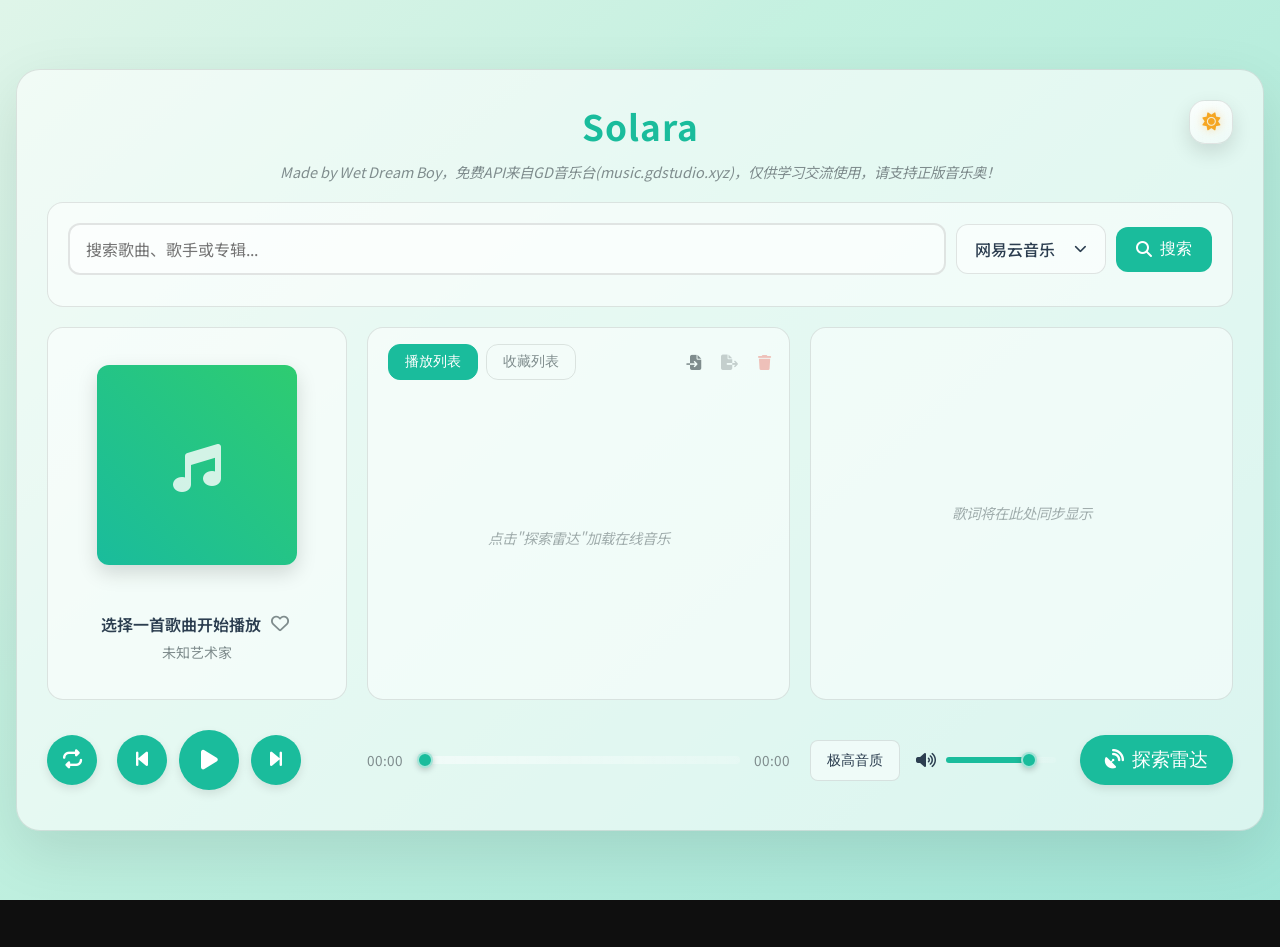
==== commit 7a4a3e1c: "Merge branch 'main' of https://github.com/akudamatata/Solara" ====
--- a/index.html
+++ b/index.html
@@ -477,22 +477,24 @@
                 <input type="range" id="progressBar" min="0" max="0" step="0.1" value="0">
                 <span id="durationDisplay">00:00</span>
             </div>
-            <div class="audio-tools">
-                <div class="player-quality">
-                    <button id="qualityToggle" class="player-quality-btn" type="button">
-                        <span id="qualityLabel">极高音质</span>
-                    </button>
-                    <div id="playerQualityMenu" class="player-quality-menu"></div>
-                </div>
-                <div class="volume-container">
-                    <i id="volumeIcon" class="fas fa-volume-up"></i>
-                    <input type="range" id="volumeSlider" min="0" max="1" step="0.01" value="0.8">
-                </div>
-            </div>
-            <button id="loadOnlineBtn" title="聚合所有雷达，探索新音乐">
-                <span class="btn-text"><i class="fas fa-satellite-dish"></i> 探索雷达</span>
-                <span class="loader" style="display: none;"></span>
-            </button>
+            <div class="control-trailing">
+                <div class="audio-tools">
+                    <div class="player-quality">
+                        <button id="qualityToggle" class="player-quality-btn" type="button">
+                            <span id="qualityLabel">极高音质</span>
+                        </button>
+                        <div id="playerQualityMenu" class="player-quality-menu"></div>
+                    </div>
+                    <div class="volume-container">
+                        <i id="volumeIcon" class="fas fa-volume-up"></i>
+                        <input type="range" id="volumeSlider" min="0" max="1" step="0.01" value="0.8">
+                    </div>
+                </div>
+                <button id="loadOnlineBtn" title="聚合所有雷达，探索新音乐">
+                    <span class="btn-text"><i class="fas fa-satellite-dish"></i> 探索雷达</span>
+                    <span class="loader" style="display: none;"></span>
+                </button>
+            </div>
         </div>
     </div>
 
--- a/css/style.css
+++ b/css/style.css
@@ -1565,11 +1565,13 @@
 /* 控制区域 */
 .controls {
     grid-area: controls;
-    display: flex;
-    justify-content: center;
-    align-items: center;
-    gap: 20px;
-    flex-wrap: wrap;
+    display: grid;
+    grid-template-columns: 300px minmax(0, 1fr) minmax(0, 1fr);
+    grid-template-areas: "transport progress trailing";
+    align-items: center;
+    column-gap: 20px;
+    row-gap: 12px;
+    width: 100%;
     transition: all 0.5s cubic-bezier(0.4, 0, 0.2, 1);
 }
 .controls button {
@@ -1623,9 +1625,11 @@
     box-shadow: none; 
 }
 .transport-controls {
+    grid-area: transport;
     display: flex;
     align-items: center;
     gap: 12px;
+    justify-self: flex-start;
 }
 
 html:not(.mobile-view) #playModeBtn {
@@ -1643,11 +1647,23 @@
 }
 
 .progress-container {
+    grid-area: progress;
     display: flex;
     align-items: center;
     gap: 12px;
-    flex: 1 1 320px;
     min-width: 260px;
+    width: 100%;
+    justify-self: stretch;
+}
+
+.control-trailing {
+    grid-area: trailing;
+    display: flex;
+    align-items: center;
+    justify-content: space-between;
+    gap: 20px;
+    width: 100%;
+    flex-wrap: wrap;
 }
 
 .progress-container span {
@@ -1668,19 +1684,25 @@
 .audio-tools {
     display: flex;
     align-items: center;
-    gap: 20px;
+    gap: 16px;
     flex-wrap: wrap;
+    justify-content: flex-start;
+    flex: 1 1 auto;
+}
+
+.control-trailing #loadOnlineBtn {
+    margin-left: auto;
 }
 
 .volume-container {
     display: flex;
     align-items: center;
-    gap: 10px;
+    gap: 8px;
     min-width: 140px;
 }
 
 .volume-container input[type="range"] {
-    width: 120px;
+    width: 110px;
     height: 6px;
     border-radius: 999px;
     background: linear-gradient(to right, var(--primary-color) 0%, var(--primary-color) var(--volume-progress, 100%), rgba(255, 255, 255, 0.2) var(--volume-progress, 100%), rgba(255, 255, 255, 0.1) 100%);
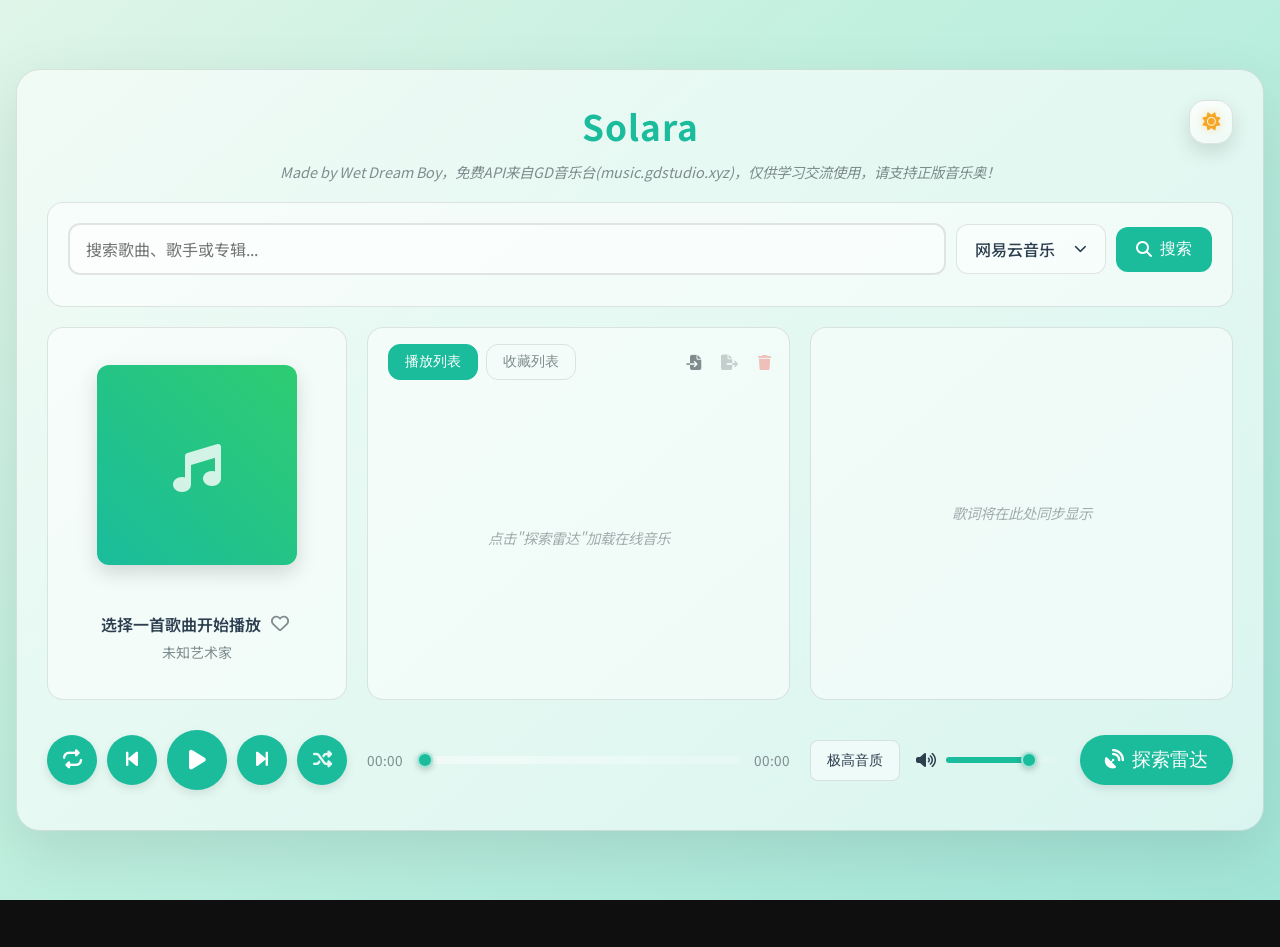
==== commit e1812848: "Merge branch 'main' of https://github.com/akudamatata/Solara" ====
--- a/index.html
+++ b/index.html
@@ -471,6 +471,7 @@
                 <button class="transport-button transport-button--play" id="playPauseBtn" type="button" title="播放 / 暂停"><i class="fas fa-play"></i></button>
                 <button class="transport-button transport-button--next" onclick="playNext()" type="button" title="下一曲"><i class="fas fa-forward-step"></i></button>
                 <button class="transport-button transport-button--queue" id="mobileQueueToggle" type="button" title="打开播放列表" aria-label="打开播放列表"><i class="fas fa-bars"></i></button>
+                <button class="transport-button transport-button--shuffle" id="shuffleToggleBtn" type="button" title="随机播放" aria-label="切换随机播放"><i class="fas fa-shuffle shuffle-icon shuffle-icon--off"></i></button>
             </div>
             <div class="progress-container">
                 <span id="currentTimeDisplay">00:00</span>
--- a/css/style.css
+++ b/css/style.css
@@ -1632,12 +1632,42 @@
     justify-self: flex-start;
 }
 
+html:not(.mobile-view) .transport-controls {
+    justify-self: stretch;
+    width: 100%;
+    justify-content: space-between;
+    gap: 0;
+}
+
 html:not(.mobile-view) #playModeBtn {
-    margin-right: 8px;
+    margin-right: 0;
 }
 
 #mobileQueueToggle {
     display: none;
+}
+
+#shuffleToggleBtn {
+    display: inline-flex;
+    align-items: center;
+    justify-content: center;
+}
+
+.transport-button--shuffle .shuffle-icon {
+    display: inline-flex;
+    transition: opacity 0.24s ease, filter 0.24s ease, text-shadow 0.24s ease;
+    filter: none;
+    text-shadow: none;
+}
+
+.transport-button--shuffle .shuffle-icon--off {
+    opacity: 0.9;
+}
+
+.transport-button--shuffle .shuffle-icon--on {
+    opacity: 1;
+    filter: drop-shadow(0 0 4px rgba(255, 255, 255, 0.45));
+    text-shadow: 0 0 1px currentColor;
 }
 
 #playPauseBtn {
